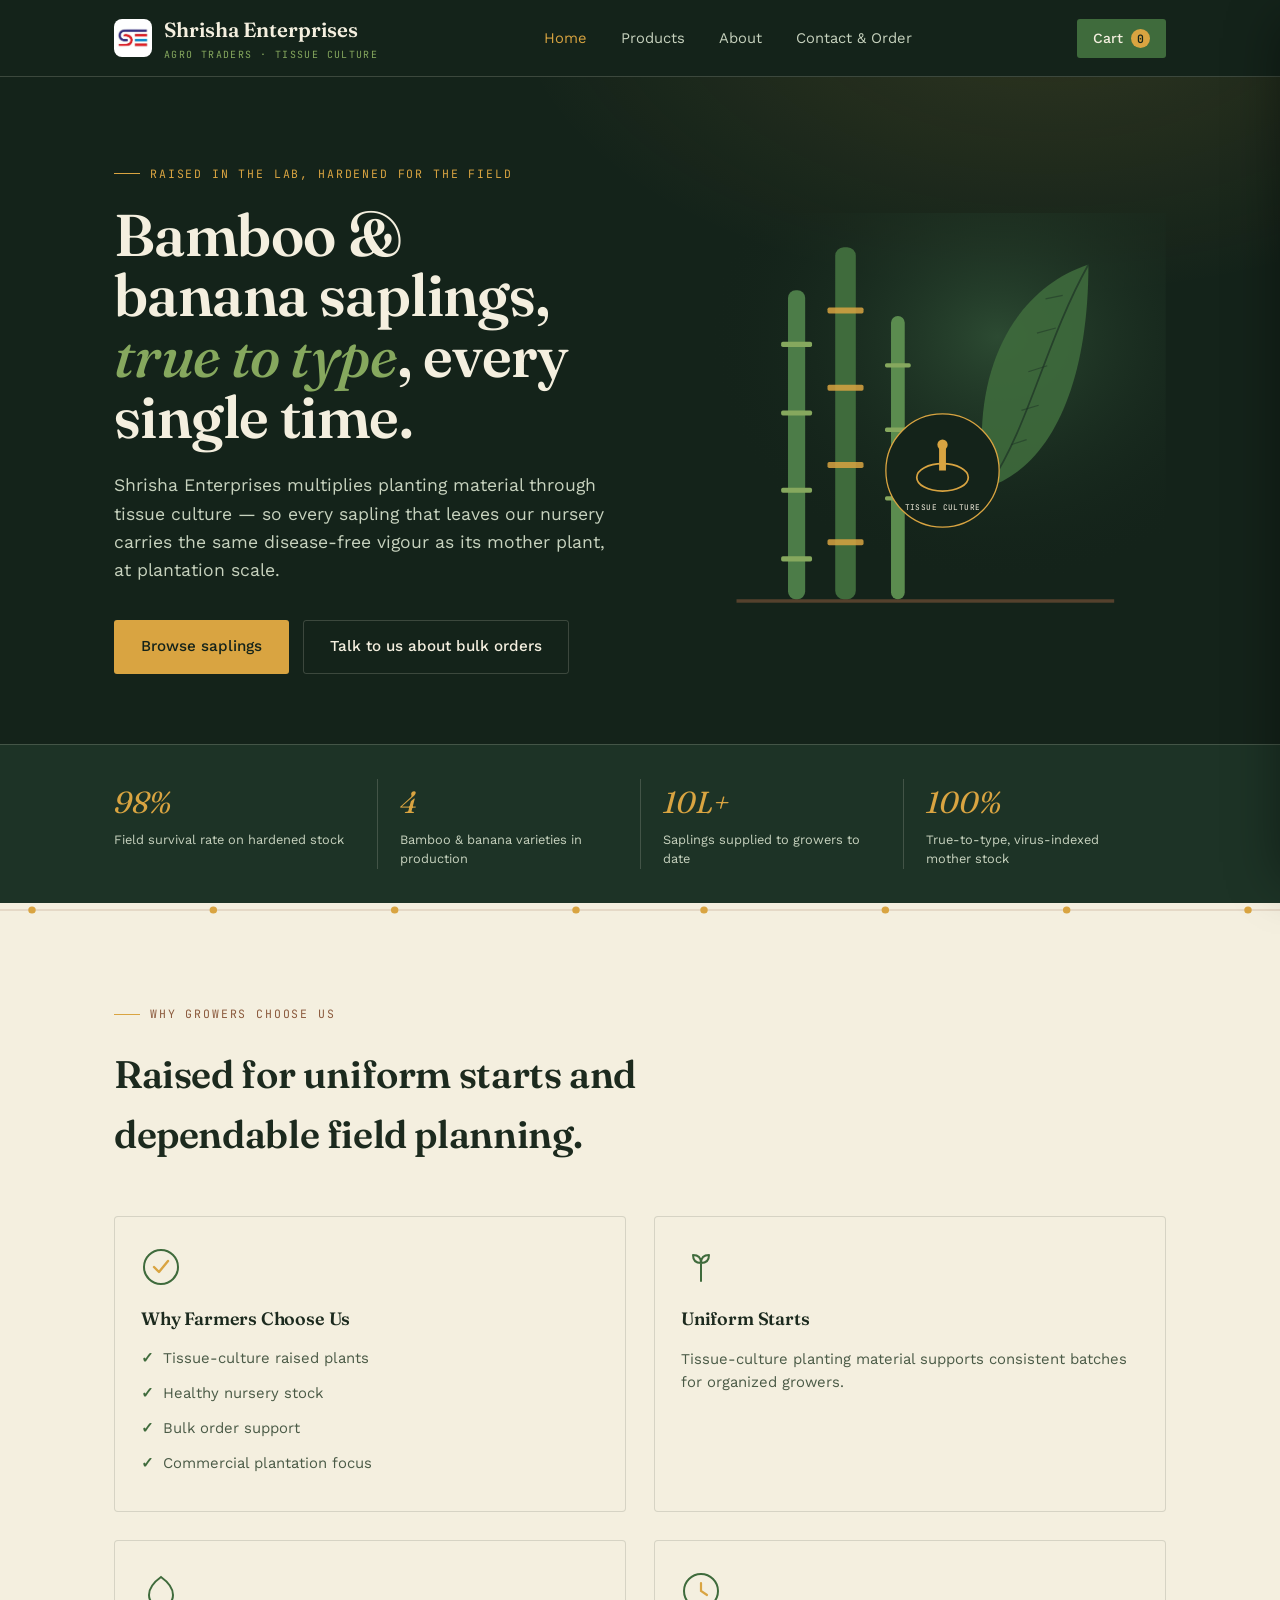
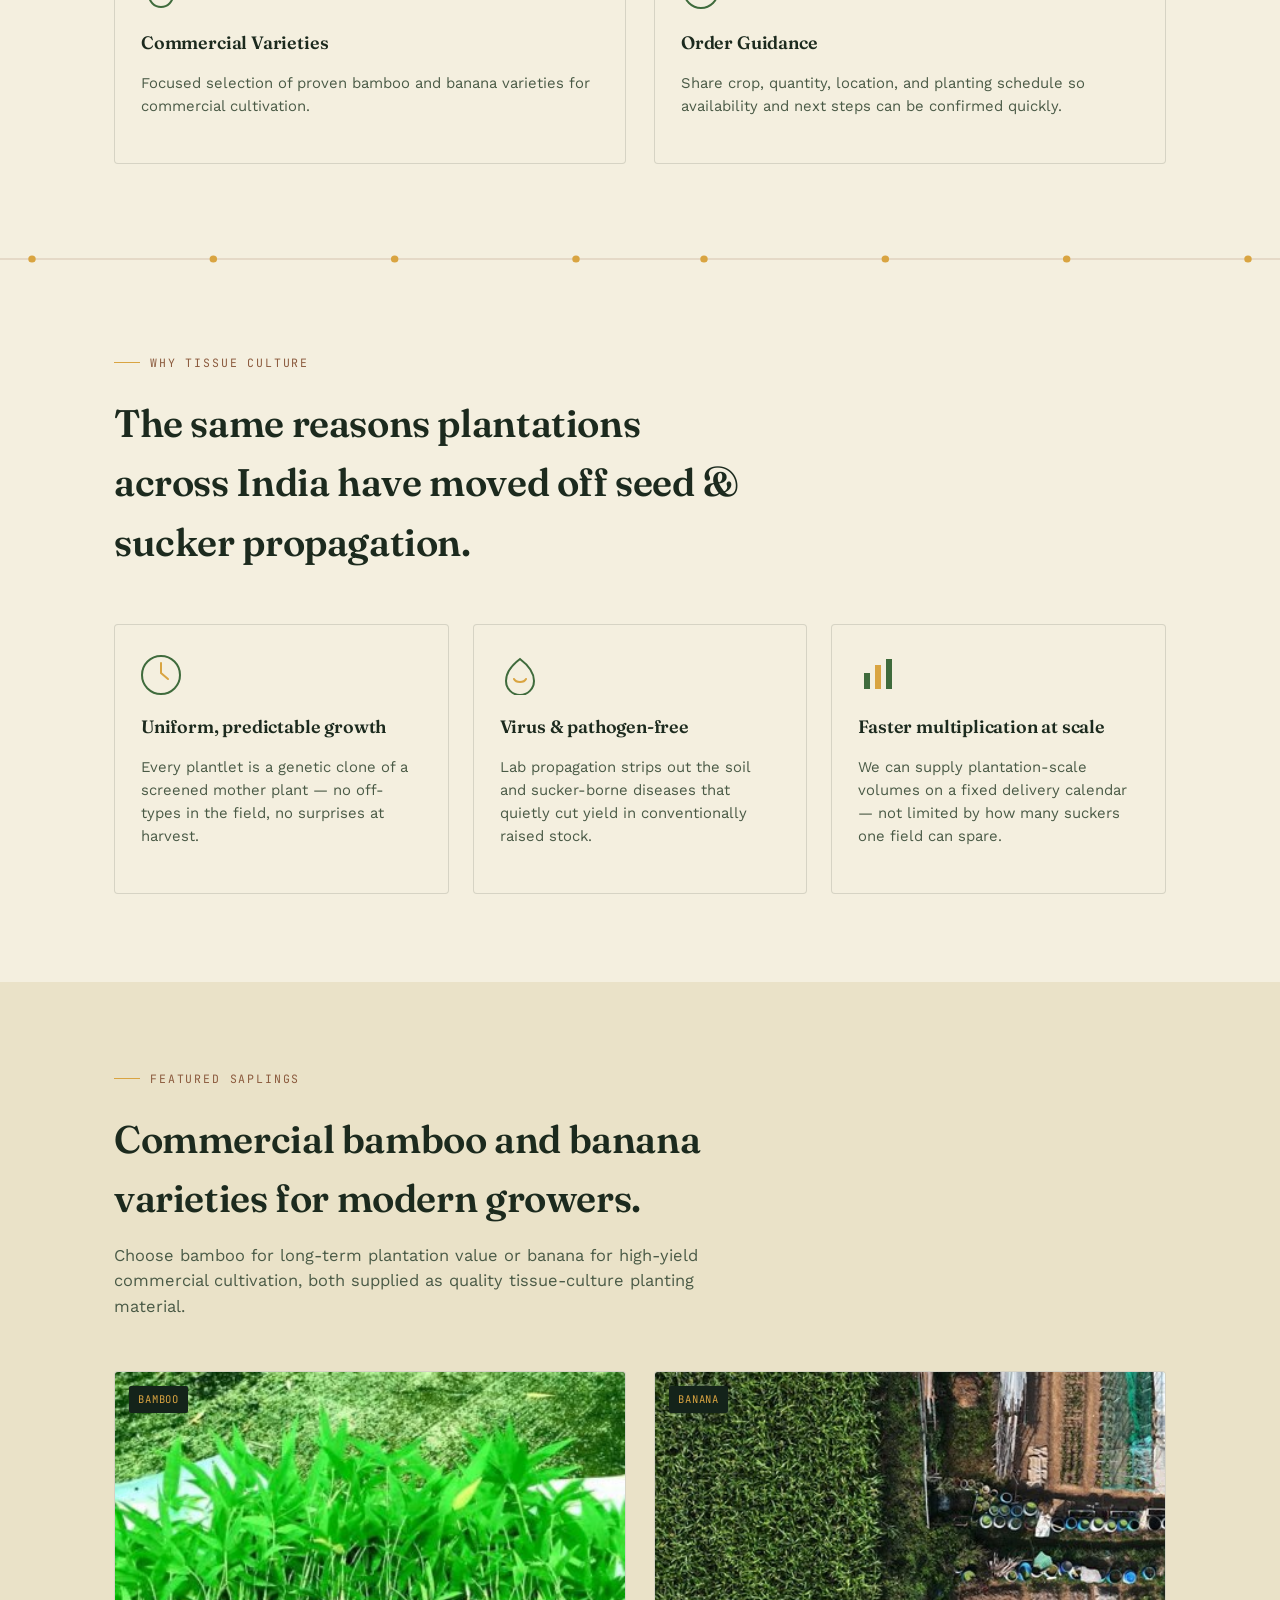
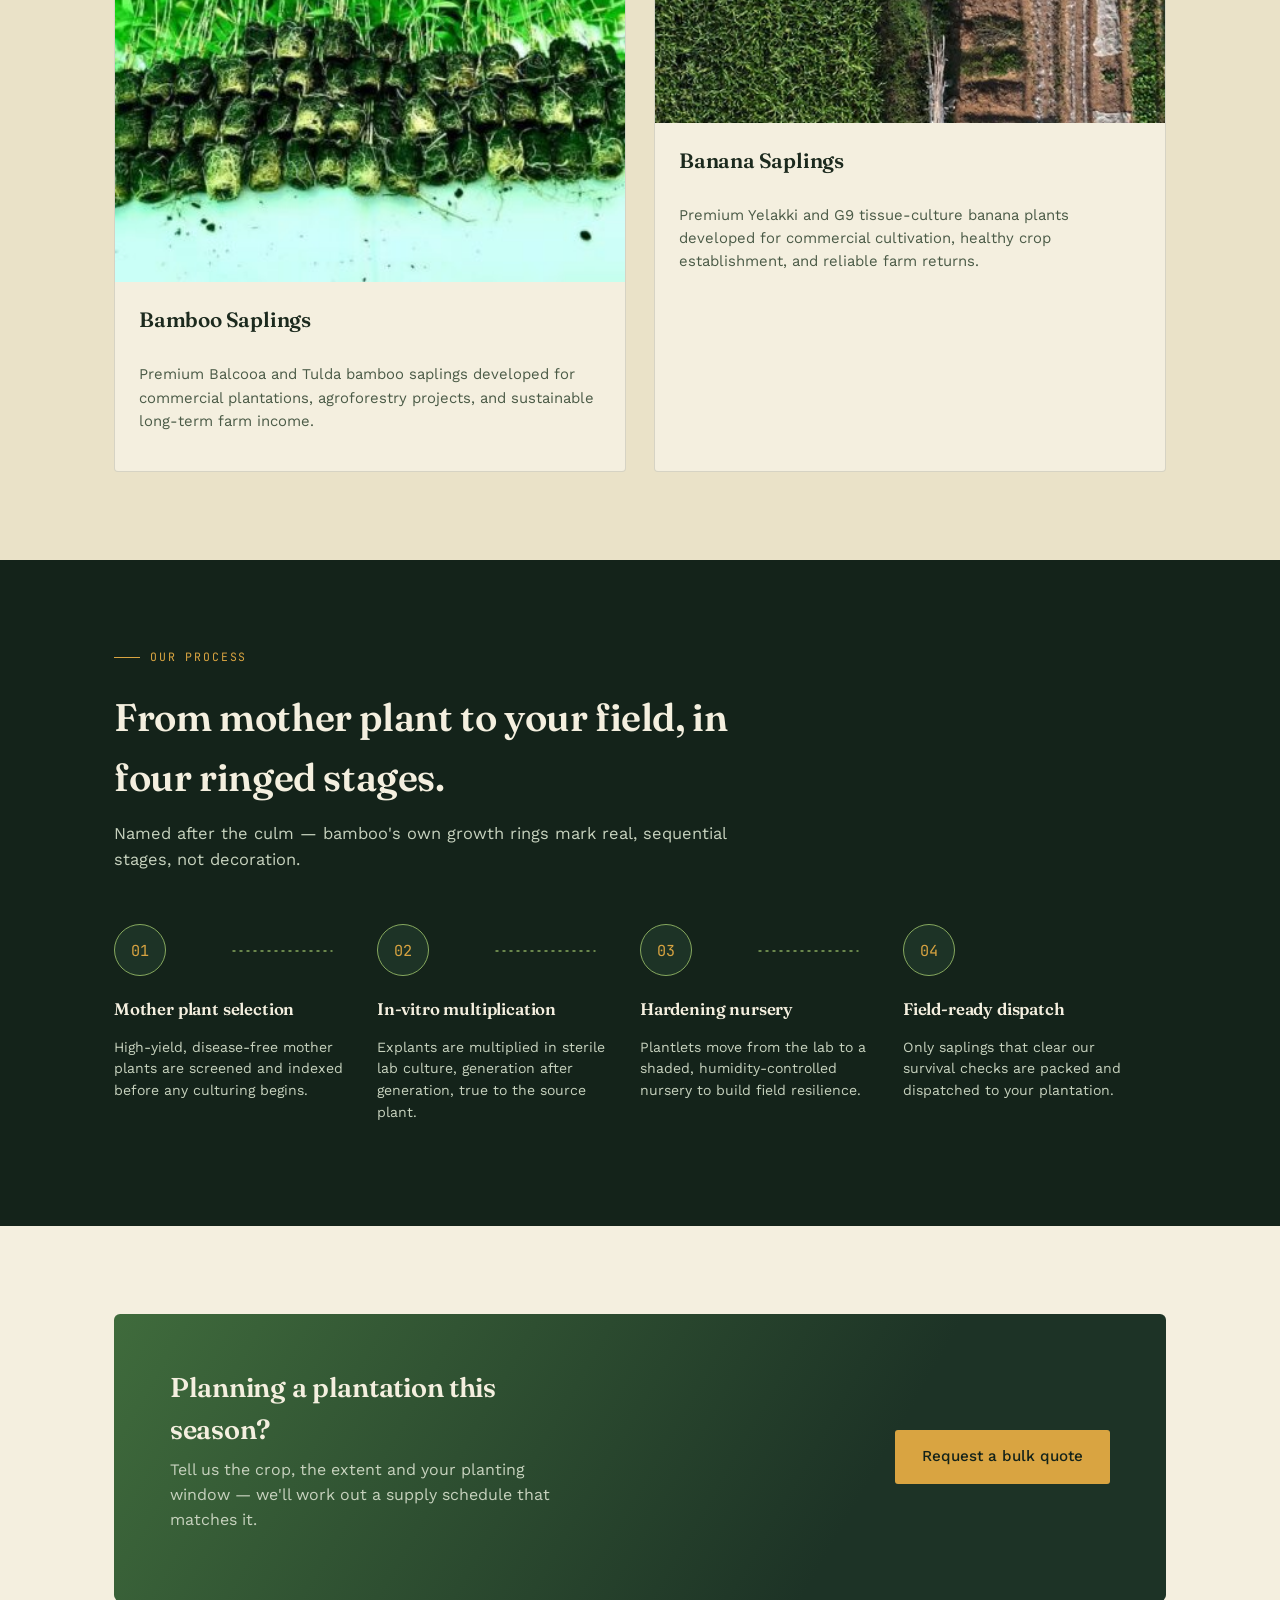
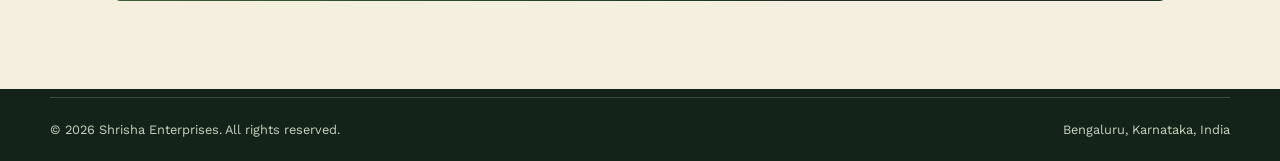
==== index.html @ d5d5e1b3 "shrishaenterprises" ====
<!doctype html>
<html lang="en">
<head>
<meta charset="UTF-8">
<meta name="viewport" content="width=device-width, initial-scale=1.0">
<title>Shrisha Enterprises — Tissue Culture Bamboo &amp; Banana Saplings</title>
<meta name="description" content="Shrisha Enterprises supplies tissue-culture bamboo and banana saplings — virus-free, uniform, field-ready. Bulk orders across Karnataka and India.">
<link rel="stylesheet" href="css/style.css">
</head>
<body>

<nav class="site-nav">
  <div class="wrap">
    <a href="index.html" class="brand">
      <span class="brand-mark"><img src="images/brand/logo.jpg" alt="Shrisha Enterprises logo"></span>
      <span><span class="brand-text">Shrisha Enterprises</span><span class="brand-sub">Agro Traders · Tissue Culture</span></span>
    </a>
    <div class="nav-links">
      <a href="index.html" class="active">Home</a>
      <a href="products.html">Products</a>
      <a href="about.html">About</a>
      <a href="contact.html">Contact &amp; Order</a>
    </div>
    <button class="nav-cart" data-open-cart aria-label="Open cart">
      Cart <span class="count" data-cart-count>0</span>
    </button>
    <button class="nav-toggle" aria-label="Menu">
      <svg width="24" height="24" viewBox="0 0 24 24"><path d="M3 6h18M3 12h18M3 18h18" stroke="currentColor" stroke-width="2"/></svg>
    </button>
  </div>
</nav>

<header class="hero">
  <div class="wrap hero-grid">
    <div>
      <div class="eyebrow">Raised in the lab, hardened for the field</div>
      <h1>Bamboo &amp; banana saplings, <em>true to type</em>, every single time.</h1>
      <p class="lede">Shrisha Enterprises multiplies planting material through tissue culture — so every sapling that leaves our nursery carries the same disease-free vigour as its mother plant, at plantation scale.</p>
      <div class="hero-ctas">
        <a href="products.html" class="btn btn-primary">Browse saplings</a>
        <a href="contact.html" class="btn btn-outline">Talk to us about bulk orders</a>
      </div>
    </div>
    <div class="hero-art">
      <svg viewBox="0 0 560 480" role="img" aria-label="Illustration of bamboo culms and a banana leaf">
        <defs>
          <radialGradient id="glow" cx="65%" cy="30%" r="60%">
            <stop offset="0%" stop-color="#2C4A32"/>
            <stop offset="100%" stop-color="#14231A" stop-opacity="0"/>
          </radialGradient>
        </defs>
        <rect x="0" y="0" width="560" height="480" fill="url(#glow)"/>
        <!-- banana leaf -->
        <path d="M470 60 C 380 90 330 190 350 320 C 420 300 470 210 470 60 Z" fill="#3F6B3C" opacity="0.9"/>
        <path d="M470 60 C 420 150 400 250 355 316" stroke="#1D3326" stroke-width="2" fill="none" opacity="0.7"/>
        <path d="M420 100 L 440 96 M 410 140 L 432 134 M 400 185 L 422 178 M 392 230 L 412 224 M 380 270 L 398 264" stroke="#1D3326" stroke-width="1.4" opacity="0.5"/>
        <!-- bamboo culms -->
        <g>
          <rect x="120" y="90" width="20" height="360" rx="9" fill="#4C7C48"/>
          <rect x="112" y="150" width="36" height="6" rx="2" fill="#86A85E"/>
          <rect x="112" y="230" width="36" height="6" rx="2" fill="#86A85E"/>
          <rect x="112" y="320" width="36" height="6" rx="2" fill="#86A85E"/>
          <rect x="112" y="400" width="36" height="6" rx="2" fill="#86A85E"/>
        </g>
        <g>
          <rect x="175" y="40" width="24" height="410" rx="10" fill="#3F6B3C"/>
          <rect x="166" y="110" width="42" height="7" rx="2" fill="#D9A441" opacity="0.85"/>
          <rect x="166" y="200" width="42" height="7" rx="2" fill="#D9A441" opacity="0.85"/>
          <rect x="166" y="290" width="42" height="7" rx="2" fill="#D9A441" opacity="0.85"/>
          <rect x="166" y="380" width="42" height="7" rx="2" fill="#D9A441" opacity="0.85"/>
        </g>
        <g>
          <rect x="240" y="120" width="16" height="330" rx="8" fill="#5B8C4F"/>
          <rect x="233" y="175" width="30" height="5" rx="2" fill="#86A85E"/>
          <rect x="233" y="250" width="30" height="5" rx="2" fill="#86A85E"/>
          <rect x="233" y="330" width="30" height="5" rx="2" fill="#86A85E"/>
        </g>
        <!-- ground line -->
        <rect x="60" y="450" width="440" height="4" fill="#8B5A3D" opacity="0.55"/>
        <!-- tissue culture badge -->
        <g transform="translate(300,300)">
          <circle cx="0" cy="0" r="66" fill="#14231A" stroke="#D9A441" stroke-width="1.5"/>
          <ellipse cx="0" cy="8" rx="30" ry="16" fill="none" stroke="#D9A441" stroke-width="2"/>
          <rect x="-4" y="-26" width="8" height="26" fill="#D9A441"/>
          <circle cx="0" cy="-30" r="6" fill="#D9A441"/>
          <text x="0" y="46" text-anchor="middle" font-family="JetBrains Mono, monospace" font-size="9" fill="#F4EFDF" letter-spacing="0.5">TISSUE CULTURE</text>
        </g>
      </svg>
    </div>
  </div>
  <div class="trust-strip">
    <div class="wrap">
      <div class="trust-item"><div class="trust-num">98%</div><div class="trust-label">Field survival rate on hardened stock</div></div>
      <div class="trust-item"><div class="trust-num">4</div><div class="trust-label">Bamboo &amp; banana varieties in production</div></div>
      <div class="trust-item"><div class="trust-num">10L+</div><div class="trust-label">Saplings supplied to growers to date</div></div>
      <div class="trust-item"><div class="trust-num">100%</div><div class="trust-label">True-to-type, virus-indexed mother stock</div></div>
    </div>
  </div>
</header>

<div class="culm-rule" aria-hidden="true">
  <svg viewBox="0 0 1200 14" preserveAspectRatio="none"><line x1="0" y1="7" x2="1200" y2="7" stroke="#8B5A3D" stroke-opacity="0.3" stroke-width="1"/>
    <g fill="#D9A441">
      <circle cx="30" cy="7" r="3.5"/><circle cx="200" cy="7" r="3.5"/><circle cx="370" cy="7" r="3.5"/><circle cx="540" cy="7" r="3.5"/>
      <circle cx="660" cy="7" r="3.5"/><circle cx="830" cy="7" r="3.5"/><circle cx="1000" cy="7" r="3.5"/><circle cx="1170" cy="7" r="3.5"/>
    </g>
  </svg>
</div>

<section class="section">
  <div class="wrap">
    <div class="section-head">
      <div class="eyebrow">Why growers choose us</div>
      <h2>Raised for uniform starts and dependable field planning.</h2>
    </div>
    <div class="card-grid-2">
      <div class="feature-card">
        <svg class="fic" viewBox="0 0 40 40"><circle cx="20" cy="20" r="17" fill="none" stroke="#3F6B3C" stroke-width="2"/><path d="M13 20l5 5 9-11" stroke="#D9A441" stroke-width="2.4" fill="none" stroke-linecap="round" stroke-linejoin="round"/></svg>
        <h3>Why Farmers Choose Us</h3>
        <ul class="check-list">
          <li>Tissue-culture raised plants</li>
          <li>Healthy nursery stock</li>
          <li>Bulk order support</li>
          <li>Commercial plantation focus</li>
        </ul>
      </div>
      <div class="feature-card">
        <svg class="fic" viewBox="0 0 40 40"><path d="M20 34V16M20 16c-5 0-8-3-8-8 5 0 8 3 8 8zm0 0c5 0 8-3 8-8-5 0-8 3-8 8z" fill="none" stroke="#3F6B3C" stroke-width="2" stroke-linecap="round" stroke-linejoin="round"/></svg>
        <h3>Uniform Starts</h3>
        <p>Tissue-culture planting material supports consistent batches for organized growers.</p>
      </div>
      <div class="feature-card">
        <svg class="fic" viewBox="0 0 40 40"><path d="M20 6c7 5 12 11 12 18a12 12 0 1 1-24 0c0-7 5-13 12-18z" fill="none" stroke="#3F6B3C" stroke-width="2"/></svg>
        <h3>Commercial Varieties</h3>
        <p>Focused selection of proven bamboo and banana varieties for commercial cultivation.</p>
      </div>
      <div class="feature-card">
        <svg class="fic" viewBox="0 0 40 40"><circle cx="20" cy="20" r="17" fill="none" stroke="#3F6B3C" stroke-width="2"/><path d="M20 12v8l6 4" stroke="#D9A441" stroke-width="2.2" fill="none" stroke-linecap="round"/></svg>
        <h3>Order Guidance</h3>
        <p>Share crop, quantity, location, and planting schedule so availability and next steps can be confirmed quickly.</p>
      </div>
    </div>
  </div>
</section>

<div class="culm-rule" aria-hidden="true">
  <svg viewBox="0 0 1200 14" preserveAspectRatio="none"><line x1="0" y1="7" x2="1200" y2="7" stroke="#8B5A3D" stroke-opacity="0.3" stroke-width="1"/>
    <g fill="#D9A441"><circle cx="30" cy="7" r="3.5"/><circle cx="200" cy="7" r="3.5"/><circle cx="370" cy="7" r="3.5"/><circle cx="540" cy="7" r="3.5"/><circle cx="660" cy="7" r="3.5"/><circle cx="830" cy="7" r="3.5"/><circle cx="1000" cy="7" r="3.5"/><circle cx="1170" cy="7" r="3.5"/></g>
  </svg>
</div>

<section class="section">
  <div class="wrap">
    <div class="section-head">
      <div class="eyebrow">Why tissue culture</div>
      <h2>The same reasons plantations across India have moved off seed &amp; sucker propagation.</h2>
    </div>
    <div class="card-grid-3">
      <div class="feature-card">
        <svg class="fic" viewBox="0 0 40 40"><circle cx="20" cy="20" r="19" fill="none" stroke="#3F6B3C" stroke-width="2"/><path d="M20 8v10l7 6" stroke="#D9A441" stroke-width="2" fill="none" stroke-linecap="round"/></svg>
        <h3>Uniform, predictable growth</h3>
        <p>Every plantlet is a genetic clone of a screened mother plant — no off-types in the field, no surprises at harvest.</p>
      </div>
      <div class="feature-card">
        <svg class="fic" viewBox="0 0 40 40"><path d="M20 4c8 6 14 14 14 22a14 14 0 1 1-28 0c0-8 6-16 14-22z" fill="none" stroke="#3F6B3C" stroke-width="2"/><path d="M14 24c2 4 10 4 12 0" stroke="#D9A441" stroke-width="2" fill="none" stroke-linecap="round"/></svg>
        <h3>Virus &amp; pathogen-free</h3>
        <p>Lab propagation strips out the soil and sucker-borne diseases that quietly cut yield in conventionally raised stock.</p>
      </div>
      <div class="feature-card">
        <svg class="fic" viewBox="0 0 40 40"><rect x="6" y="18" width="6" height="16" fill="#3F6B3C"/><rect x="17" y="10" width="6" height="24" fill="#D9A441"/><rect x="28" y="4" width="6" height="30" fill="#3F6B3C"/></svg>
        <h3>Faster multiplication at scale</h3>
        <p>We can supply plantation-scale volumes on a fixed delivery calendar — not limited by how many suckers one field can spare.</p>
      </div>
    </div>
  </div>
</section>

<section class="section section-soft">
  <div class="wrap">
    <div class="section-head">
      <div class="eyebrow">Featured saplings</div>
      <h2>Commercial bamboo and banana varieties for modern growers.</h2>
      <p>Choose bamboo for long-term plantation value or banana for high-yield commercial cultivation, both supplied as quality tissue-culture planting material.</p>
    </div>
    <div class="card-grid-2" id="featured-products"></div>
  </div>
</section>

<section class="section section-dark">
  <div class="wrap">
    <div class="section-head">
      <div class="eyebrow">Our process</div>
      <h2>From mother plant to your field, in four ringed stages.</h2>
      <p>Named after the culm — bamboo's own growth rings mark real, sequential stages, not decoration.</p>
    </div>
    <div class="timeline">
      <div class="tl-step">
        <div class="tl-node">01</div>
        <h4>Mother plant selection</h4>
        <p>High-yield, disease-free mother plants are screened and indexed before any culturing begins.</p>
        <div class="tl-connector"><svg viewBox="0 0 100 2"><line x1="0" y1="1" x2="100" y2="1" stroke="#86A85E" stroke-width="1.5" stroke-dasharray="3 4"/></svg></div>
      </div>
      <div class="tl-step">
        <div class="tl-node">02</div>
        <h4>In-vitro multiplication</h4>
        <p>Explants are multiplied in sterile lab culture, generation after generation, true to the source plant.</p>
        <div class="tl-connector"><svg viewBox="0 0 100 2"><line x1="0" y1="1" x2="100" y2="1" stroke="#86A85E" stroke-width="1.5" stroke-dasharray="3 4"/></svg></div>
      </div>
      <div class="tl-step">
        <div class="tl-node">03</div>
        <h4>Hardening nursery</h4>
        <p>Plantlets move from the lab to a shaded, humidity-controlled nursery to build field resilience.</p>
        <div class="tl-connector"><svg viewBox="0 0 100 2"><line x1="0" y1="1" x2="100" y2="1" stroke="#86A85E" stroke-width="1.5" stroke-dasharray="3 4"/></svg></div>
      </div>
      <div class="tl-step">
        <div class="tl-node">04</div>
        <h4>Field-ready dispatch</h4>
        <p>Only saplings that clear our survival checks are packed and dispatched to your plantation.</p>
      </div>
    </div>
  </div>
</section>

<section class="section">
  <div class="wrap">
    <div class="cta-strip">
      <div>
        <h3>Planning a plantation this season?</h3>
        <p>Tell us the crop, the extent and your planting window — we'll work out a supply schedule that matches it.</p>
      </div>
      <a href="contact.html" class="btn btn-primary">Request a bulk quote</a>
    </div>
  </div>
</section>

<footer class="site-footer">
  <div class="wrap footer-bottom">
    <span>© 2026 Shrisha Enterprises. All rights reserved.</span>
    <span>Bengaluru, Karnataka, India</span>
  </div>
</footer>

<!-- cart drawer -->
<div class="cart-overlay"></div>
<div class="cart-drawer">
  <div class="cart-head"><h3>Your cart</h3><button class="cart-close" aria-label="Close cart">&times;</button></div>
  <div class="cart-items"></div>
  <div class="cart-foot">
    <div class="cart-total-row"><span>Estimated total</span><strong data-cart-total>₹0</strong></div>
    <a href="contact.html" class="btn btn-primary btn-block">Proceed to order</a>
  </div>
</div>

<script src="js/cart.js"></script>
<script>
  const FEATURED_CATEGORIES = [
    {
      category: "bamboo",
      title: "Bamboo Saplings",
      desc: "Premium Balcooa and Tulda bamboo saplings developed for commercial plantations, agroforestry projects, and sustainable long-term farm income.",
      img: "images/products/bamboo-saplings-bundle.jpeg"
    },
    {
      category: "banana",
      title: "Banana Saplings",
      desc: "Premium Yelakki and G9 tissue-culture banana plants developed for commercial cultivation, healthy crop establishment, and reliable farm returns.",
      img: "images/products/banana-field-aerial.jpg"
    }
  ];

  document.getElementById("featured-products").innerHTML = FEATURED_CATEGORIES.map(c => `
    <a href="products.html" class="produce-card" style="display:flex; flex-direction:column;">
      <div class="produce-art">
        <div class="produce-tag">${c.category}</div>
        <img src="${c.img}" alt="${c.title}" style="width:100%; height:100%; object-fit:cover;">
      </div>
      <div class="produce-body">
        <h3>${c.title}</h3>
        <p class="desc">${c.desc}</p>
      </div>
    </a>
  `).join("");
</script>
</body>
</html>
---- css/style.css ----
/* ============================================================
   SHRISHA ENTERPRISES — Design System
   A nursery grown from tissue culture: precise in the lab,
   wild in the field. Palette pulled from bamboo groves,
   banana canopy, monsoon soil and turmeric markets.
============================================================ */

@import url('https://fonts.googleapis.com/css2?family=Fraunces:ital,opsz,wght@0,9..144,300;0,9..144,450;0,9..144,600;0,9..144,700;1,9..144,400;1,9..144,500&family=Work+Sans:wght@300;400;500;600;700&family=JetBrains+Mono:wght@400;500;600&display=swap');

:root{
  /* ---- color tokens ---- */
  --ink:        #14231A;   /* deep bamboo-grove night */
  --ink-soft:   #1D3326;   /* lifted panel on ink */
  --bamboo:     #3F6B3C;   /* mid culm green */
  --leaf:       #86A85E;   /* young banana leaf */
  --turmeric:   #D9A441;   /* turmeric / marigold gold */
  --clay:       #8B5A3D;   /* red-soil brown */
  --paper:      #F4EFDF;   /* warm nursery-tag ivory */
  --paper-dim:  #EAE2C8;
  --text-dark:  #1C2A1E;
  --text-soft:  #4A5A46;
  --text-light: #F4EFDF;
  --text-light-dim: #C7D2BE;
  --line-dark:  rgba(244,239,223,0.18);
  --line-light: rgba(28,42,30,0.14);

  /* ---- type ---- */
  --f-display: "Fraunces", serif;
  --f-body: "Work Sans", sans-serif;
  --f-mono: "JetBrains Mono", monospace;

  /* ---- layout ---- */
  --maxw: 1180px;
  --edge: clamp(20px, 5vw, 64px);
  --radius: 4px;
}

*,*::before,*::after{ box-sizing:border-box; }
html{ scroll-behavior:smooth; }
body{
  margin:0;
  background:var(--paper);
  color:var(--text-dark);
  font-family:var(--f-body);
  font-size:16px;
  line-height:1.55;
  -webkit-font-smoothing:antialiased;
}
img,svg{ display:block; max-width:100%; }
a{ color:inherit; text-decoration:none; }
ul{ margin:0; padding:0; list-style:none; }
button{ font-family:inherit; cursor:pointer; }
h1,h2,h3,h4{ font-family:var(--f-display); margin:0; font-weight:600; letter-spacing:-0.01em; }

@media (prefers-reduced-motion: reduce){
  *{ animation-duration:0.001ms !important; animation-iteration-count:1 !important; transition-duration:0.001ms !important; scroll-behavior:auto !important; }
}

/* ---------------- focus visibility ---------------- */
a:focus-visible, button:focus-visible, input:focus-visible, textarea:focus-visible, select:focus-visible{
  outline:2.5px solid var(--turmeric);
  outline-offset:2px;
}

/* ---------------- container ---------------- */
.wrap{ max-width:var(--maxw); margin:0 auto; padding:0 var(--edge); }

/* ================= NAV ================= */
.site-nav{
  position:sticky; top:0; z-index:50;
  background:var(--ink);
  border-bottom:1px solid var(--line-dark);
}
.site-nav .wrap{
  display:flex; align-items:center; justify-content:space-between;
  height:76px;
}
.brand{ display:flex; align-items:center; gap:12px; color:var(--text-light); }
.brand-mark{
  width:38px; height:38px; flex:none; display:flex; align-items:center; justify-content:center;
  background:#fff; border-radius:8px; overflow:hidden; padding:3px;
}
.brand-mark img{ width:100%; height:100%; object-fit:contain; }
.brand-text{ font-family:var(--f-display); font-size:1.28rem; font-weight:600; color:var(--text-light); }
.brand-sub{ display:block; font-family:var(--f-mono); font-size:0.62rem; letter-spacing:0.14em; text-transform:uppercase; color:var(--leaf); margin-top:1px; }

.nav-links{ display:flex; align-items:center; gap:2px; }
.nav-links a{
  color:var(--text-light-dim); font-size:0.92rem; padding:10px 16px; border-radius:3px;
  transition:color .18s ease, background .18s ease;
}
.nav-links a:hover{ color:var(--text-light); background:rgba(244,239,223,0.06); }
.nav-links a.active{ color:var(--turmeric); }

.nav-cart{
  display:flex; align-items:center; gap:8px;
  background:var(--bamboo); color:var(--text-light);
  border:none; padding:10px 16px; border-radius:3px; font-size:0.88rem; font-weight:500;
  transition:background .18s ease;
}
.nav-cart:hover{ background:#4C7C48; }
.nav-cart .count{
  background:var(--turmeric); color:var(--ink); font-family:var(--f-mono); font-weight:600;
  font-size:0.72rem; min-width:19px; height:19px; border-radius:50%;
  display:inline-flex; align-items:center; justify-content:center; padding:0 4px;
}
.nav-toggle{ display:none; }

@media (max-width: 860px){
  .nav-links{ display:none; }
  .nav-toggle{ display:inline-flex; background:none; border:none; color:var(--text-light); }
  .site-nav .wrap{ height:64px; }
}

/* ================= CULM RING DIVIDER (signature motif) ================= */
/* bamboo grows in ringed segments — used as section joins, timeline connectors, list markers */
.culm-rule{
  width:100%; height:14px; position:relative; overflow:hidden;
}
.culm-rule svg{ width:100%; height:100%; display:block; }

/* ================= HERO ================= */
.hero{
  background:
    radial-gradient(ellipse 900px 500px at 82% -10%, rgba(217,164,65,0.14), transparent 60%),
    linear-gradient(180deg, var(--ink) 0%, var(--ink) 100%);
  color:var(--text-light);
  position:relative;
  padding:88px 0 0;
  overflow:hidden;
}
.hero-grid{
  display:grid; grid-template-columns:1.05fr 0.95fr; gap:40px; align-items:center;
  padding-bottom:70px;
}
.eyebrow{
  font-family:var(--f-mono); font-size:0.72rem; letter-spacing:0.16em; text-transform:uppercase;
  color:var(--turmeric); display:flex; align-items:center; gap:10px; margin-bottom:22px;
}
.eyebrow::before{ content:""; width:26px; height:1px; background:var(--turmeric); display:inline-block; }

.hero h1{
  font-size:clamp(2.5rem, 4.6vw, 4.1rem); line-height:1.03; color:var(--text-light);
  max-width:12ch;
}
.hero h1 em{ font-style:italic; color:var(--leaf); font-weight:500; }
.hero p.lede{
  margin-top:24px; font-size:1.1rem; color:var(--text-light-dim); max-width:46ch; line-height:1.6;
}
.hero-ctas{ display:flex; gap:14px; margin-top:36px; flex-wrap:wrap; }

.btn{
  display:inline-flex; align-items:center; gap:9px;
  padding:14px 26px; border-radius:3px; font-size:0.95rem; font-weight:500;
  border:1px solid transparent; transition:transform .16s ease, background .16s ease, border-color .16s ease;
}
.btn:hover{ transform:translateY(-1px); }
.btn-primary{ background:var(--turmeric); color:var(--ink); }
.btn-primary:hover{ background:#E5B25C; }
.btn-outline{ border-color:var(--line-dark); color:var(--text-light); }
.btn-outline:hover{ border-color:var(--leaf); color:var(--leaf); }
.btn-dark{ background:var(--ink); color:var(--text-light); }
.btn-dark:hover{ background:var(--ink-soft); }
.btn-small{ padding:9px 16px; font-size:0.84rem; }
.btn-block{ width:100%; justify-content:center; }
.btn[disabled]{ opacity:0.45; cursor:not-allowed; transform:none; }

.hero-art{ position:relative; }

/* ================= TRUST STRIP ================= */
.trust-strip{
  background:var(--ink-soft); border-top:1px solid var(--line-dark);
}
.trust-strip .wrap{
  display:grid; grid-template-columns:repeat(4,1fr);
  padding:34px var(--edge);
}
.trust-item{ padding:0 22px; border-left:1px solid var(--line-dark); }
.trust-item:first-child{ border-left:none; padding-left:0; }
.trust-num{ font-family:var(--f-display); font-style:italic; font-size:1.9rem; color:var(--turmeric); }
.trust-label{ font-size:0.8rem; color:var(--text-light-dim); margin-top:4px; }

@media (max-width:860px){
  .hero-grid{ grid-template-columns:1fr; }
  .trust-strip .wrap{ grid-template-columns:repeat(2,1fr); row-gap:22px; }
  .trust-item:nth-child(3){ border-left:none; padding-left:0; }
}

/* ================= SECTION SCAFFOLDING ================= */
.section{ padding:88px 0; }
.section-tight{ padding:56px 0; }
.section-dark{ background:var(--ink); color:var(--text-light); }
.section-soft{ background:var(--paper-dim); }

.section-head{ max-width:640px; margin-bottom:52px; }
.section-head .eyebrow{ color:var(--clay); }
.section-dark .section-head .eyebrow{ color:var(--turmeric); }
.section-head h2{ font-size:clamp(1.9rem,3vw,2.6rem); }
.section-head p{ margin-top:14px; color:var(--text-soft); font-size:1.03rem; }
.section-dark .section-head p{ color:var(--text-light-dim); }

/* ================= PRODUCT / FEATURE CARDS ================= */
.card-grid-2{ display:grid; grid-template-columns:1fr 1fr; gap:28px; }
.card-grid-3{ display:grid; grid-template-columns:repeat(3,1fr); gap:24px; }
.card-grid-4{ display:grid; grid-template-columns:repeat(4,1fr); gap:20px; }

.feature-card{
  background:var(--paper); border:1px solid var(--line-light); border-radius:var(--radius);
  padding:30px 26px;
}
.feature-card .fic{ width:40px; height:40px; margin-bottom:18px; }
.feature-card h3{ font-size:1.12rem; margin-bottom:8px; }
.feature-card p{ color:var(--text-soft); font-size:0.93rem; }

.produce-card{
  border:1px solid var(--line-light); border-radius:var(--radius); overflow:hidden;
  background:var(--paper); display:flex; flex-direction:column;
  transition:box-shadow .2s ease, transform .2s ease;
}
.produce-card:hover{ box-shadow:0 14px 34px -18px rgba(20,35,26,0.35); transform:translateY(-2px); }
.produce-art{ aspect-ratio:16/11; background:var(--paper-dim); position:relative; }
.produce-art svg{ position:absolute; inset:0; width:100%; height:100%; }
.produce-tag{
  position:absolute; top:14px; left:14px; font-family:var(--f-mono); font-size:0.66rem;
  letter-spacing:0.08em; text-transform:uppercase; background:var(--ink); color:var(--turmeric);
  padding:5px 9px; border-radius:2px;
}
.produce-body{ padding:22px 24px 24px; display:flex; flex-direction:column; gap:12px; flex:1; }
.produce-body h3{ font-size:1.3rem; }
.produce-body .sci{ font-family:var(--f-display); font-style:italic; color:var(--text-soft); font-size:0.9rem; margin-top:-8px; }
.produce-body p.desc{ color:var(--text-soft); font-size:0.93rem; flex:1; }
.produce-meta{ display:flex; align-items:baseline; justify-content:space-between; padding-top:10px; border-top:1px dashed var(--line-light); }
.produce-price{ font-family:var(--f-mono); font-size:1.05rem; font-weight:600; color:var(--clay); }
.produce-price span{ font-size:0.72rem; color:var(--text-soft); font-weight:400; }
.produce-actions{ display:flex; gap:10px; margin-top:4px; }

.qty-stepper{
  display:flex; align-items:center; border:1px solid var(--line-light); border-radius:3px; overflow:hidden;
}
.qty-stepper button{ background:var(--paper-dim); border:none; width:34px; height:38px; font-size:1rem; }
.qty-stepper button:hover{ background:var(--leaf); color:#fff; }
.qty-stepper input{
  width:44px; text-align:center; border:none; border-left:1px solid var(--line-light); border-right:1px solid var(--line-light);
  height:38px; font-family:var(--f-mono); font-size:0.9rem; background:var(--paper);
}

/* ================= PROCESS / CULM TIMELINE ================= */
.timeline{ display:grid; grid-template-columns:repeat(4,1fr); gap:0; position:relative; }
.tl-step{ position:relative; padding:0 22px 0 0; }
.tl-node{
  width:52px; height:52px; border-radius:50%; background:var(--ink-soft); border:1.5px solid var(--leaf);
  display:flex; align-items:center; justify-content:center; font-family:var(--f-mono); color:var(--turmeric);
  font-size:0.95rem; margin-bottom:20px;
}
.tl-step h4{ font-size:1.05rem; color:var(--text-light); margin-bottom:8px; }
.tl-step p{ font-size:0.88rem; color:var(--text-light-dim); }
.tl-connector{ position:absolute; top:26px; left:52px; right:-22px; height:2px; }
.tl-connector svg{ width:100%; height:100%; }
.tl-step:last-child .tl-connector{ display:none; }

@media (max-width:900px){
  .timeline{ grid-template-columns:1fr; gap:36px; }
  .tl-connector{ display:none; }
}

/* ================= CTA STRIP ================= */
.cta-strip{
  background:linear-gradient(120deg, var(--bamboo), var(--ink-soft) 70%);
  color:var(--text-light); border-radius:6px; padding:52px 56px;
  display:flex; align-items:center; justify-content:space-between; gap:30px; flex-wrap:wrap;
}
.cta-strip h3{ font-size:1.7rem; max-width:20ch; }
.cta-strip p{ color:var(--text-light-dim); margin-top:8px; max-width:40ch; }

/* ================= FOOTER ================= */
.site-footer{ background:var(--ink); color:var(--text-light-dim); padding-top:8px; }
.footer-grid{
  display:grid; grid-template-columns:1.3fr 1fr 1fr 1.1fr; gap:36px; padding-bottom:48px;
  border-bottom:1px solid var(--line-dark);
}
.footer-grid h5{
  font-family:var(--f-mono); font-size:0.72rem; text-transform:uppercase; letter-spacing:0.12em;
  color:var(--leaf); margin-bottom:16px; font-weight:600;
}
.footer-grid li{ margin-bottom:10px; font-size:0.9rem; }
.footer-grid a:hover{ color:var(--text-light); }
.footer-bottom{
  display:flex; justify-content:space-between; align-items:center; padding:22px 0; font-size:0.8rem;
  flex-wrap:wrap; gap:10px; border-top:1px solid var(--line-dark);
}

/* ================= FORMS ================= */
.field{ margin-bottom:18px; }
.field label{ display:block; font-size:0.84rem; margin-bottom:7px; color:var(--text-soft); font-weight:500; }
.section-dark .field label{ color:var(--text-light-dim); }
.field input, .field textarea, .field select{
  width:100%; padding:12px 14px; border:1px solid var(--line-light); border-radius:3px;
  font-family:var(--f-body); font-size:0.95rem; background:var(--paper); color:var(--text-dark);
}
.section-dark .field input, .section-dark .field textarea, .section-dark .field select{
  background:var(--ink-soft); border-color:var(--line-dark); color:var(--text-light);
}
.field textarea{ resize:vertical; min-height:100px; }
.field-row{ display:grid; grid-template-columns:1fr 1fr; gap:16px; }

/* ================= CART DRAWER ================= */
.cart-overlay{
  position:fixed; inset:0; background:rgba(20,35,26,0.5); z-index:90; opacity:0; pointer-events:none;
  transition:opacity .22s ease;
}
.cart-overlay.open{ opacity:1; pointer-events:auto; }
.cart-drawer{
  position:fixed; top:0; right:0; height:100%; width:min(420px,92vw); background:var(--paper);
  z-index:91; box-shadow:-20px 0 50px -20px rgba(0,0,0,0.4);
  transform:translateX(100%); transition:transform .28s ease; display:flex; flex-direction:column;
}
.cart-drawer.open{ transform:translateX(0); }
.cart-head{
  display:flex; align-items:center; justify-content:space-between; padding:22px 24px; border-bottom:1px solid var(--line-light);
}
.cart-head h3{ font-size:1.2rem; }
.cart-close{ background:none; border:none; font-size:1.3rem; color:var(--text-soft); line-height:1; }
.cart-items{ flex:1; overflow-y:auto; padding:12px 24px; }
.cart-line{
  display:flex; gap:12px; padding:16px 0; border-bottom:1px dashed var(--line-light);
}
.cart-line-art{ width:56px; height:56px; border-radius:3px; background:var(--paper-dim); flex:none; overflow:hidden; }
.cart-line-info{ flex:1; }
.cart-line-info h4{ font-family:var(--f-body); font-size:0.95rem; font-weight:600; }
.cart-line-meta{ font-family:var(--f-mono); font-size:0.78rem; color:var(--text-soft); margin-top:2px; }
.cart-line-remove{ background:none; border:none; font-size:0.78rem; color:var(--clay); text-decoration:underline; margin-top:6px; }
.cart-empty{ padding:60px 10px; text-align:center; color:var(--text-soft); }
.cart-foot{ padding:20px 24px 26px; border-top:1px solid var(--line-light); }
.cart-total-row{ display:flex; justify-content:space-between; font-size:1.05rem; margin-bottom:16px; }
.cart-total-row strong{ font-family:var(--f-mono); }

.check-list{ list-style:none; padding:0; margin:0; }
.check-list li{ font-size:0.93rem; color:var(--text-soft); padding:6px 0; display:flex; gap:9px; align-items:flex-start; }
.check-list li::before{ content:"✓"; color:var(--bamboo); font-weight:700; flex:none; }

/* ================= UTILITY ================= */
.mono{ font-family:var(--f-mono); }
.note{ font-size:0.82rem; color:var(--text-soft); }
.page-hero{
  background:var(--ink); color:var(--text-light); padding:56px 0 48px;
}
.page-hero h1{ font-size:clamp(2rem,3.6vw,2.9rem); color:var(--text-light); max-width:16ch; }
.page-hero p{ color:var(--text-light-dim); margin-top:14px; max-width:56ch; }
.breadcrumb{ font-family:var(--f-mono); font-size:0.76rem; color:var(--leaf); margin-bottom:16px; letter-spacing:0.04em; }

.tabs{ display:flex; gap:8px; margin-bottom:36px; flex-wrap:wrap; }
.tab{
  padding:10px 20px; border:1px solid var(--line-light); border-radius:30px; font-size:0.88rem;
  background:var(--paper); color:var(--text-soft); transition:all .15s ease;
}
.tab.active{ background:var(--ink); color:var(--text-light); border-color:var(--ink); }
.tab:hover:not(.active){ border-color:var(--bamboo); color:var(--bamboo); }

.info-card{
  background:var(--paper); border:1px solid var(--line-light); border-radius:var(--radius); padding:26px;
}
.info-card h4{ font-size:0.98rem; margin-bottom:6px; }
.info-card p{ font-size:0.9rem; color:var(--text-soft); }

.map-frame{ border:1px solid var(--line-light); border-radius:var(--radius); overflow:hidden; }
.map-frame iframe{ width:100%; height:100%; border:0; display:block; }

/* Order confirmation banner */
.toast{
  position:fixed; bottom:24px; left:50%; transform:translate(-50%, 20px);
  background:var(--ink); color:var(--text-light); padding:14px 22px; border-radius:4px;
  font-size:0.9rem; opacity:0; pointer-events:none; transition:all .25s ease; z-index:99;
  border:1px solid var(--leaf);
}
.toast.show{ opacity:1; transform:translate(-50%,0); }

@media (max-width:900px){
  .card-grid-2, .card-grid-3, .card-grid-4{ grid-template-columns:1fr 1fr; }
  .cta-strip{ padding:40px 28px; }
  .footer-grid{ grid-template-columns:1fr 1fr; }
}
@media (max-width:600px){
  .card-grid-2, .card-grid-3, .card-grid-4{ grid-template-columns:1fr; }
  .field-row{ grid-template-columns:1fr; }
  .footer-grid{ grid-template-columns:1fr; }
  .footer-bottom{ flex-direction:column; align-items:flex-start; }
}
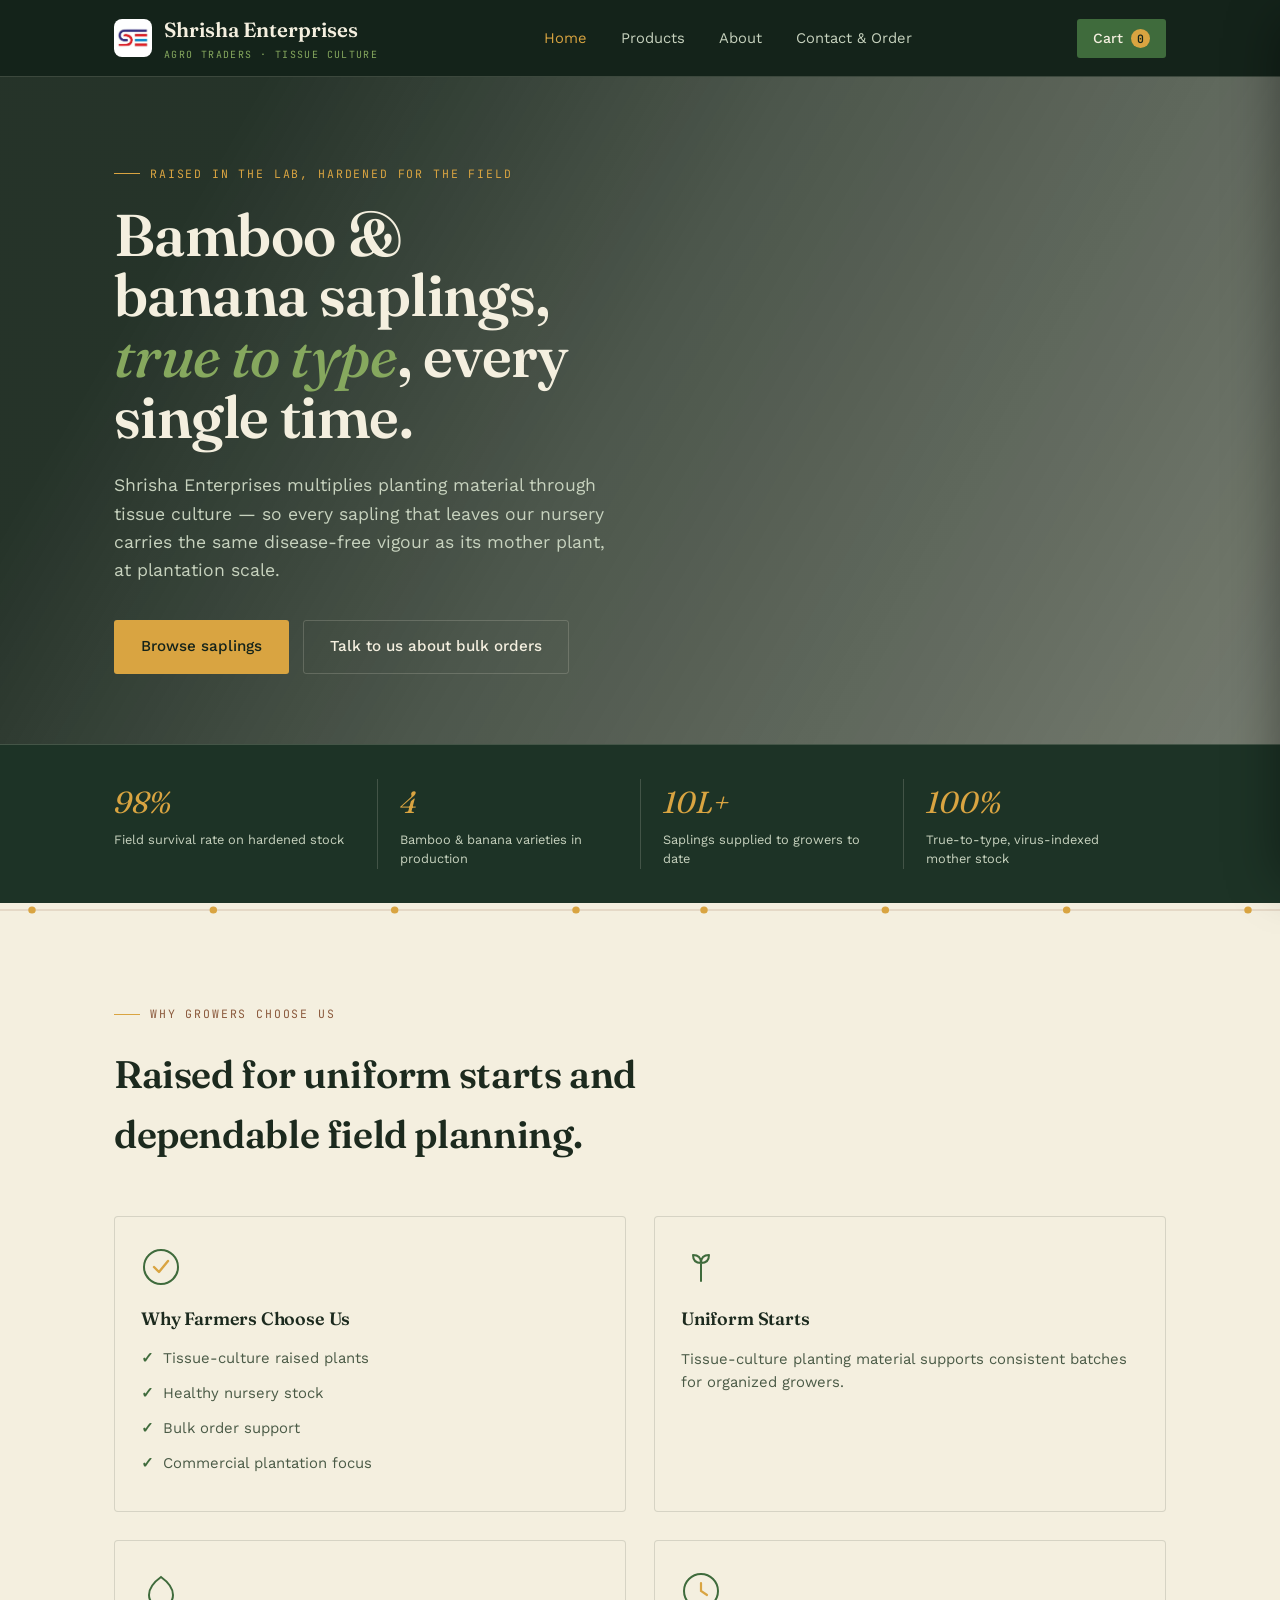
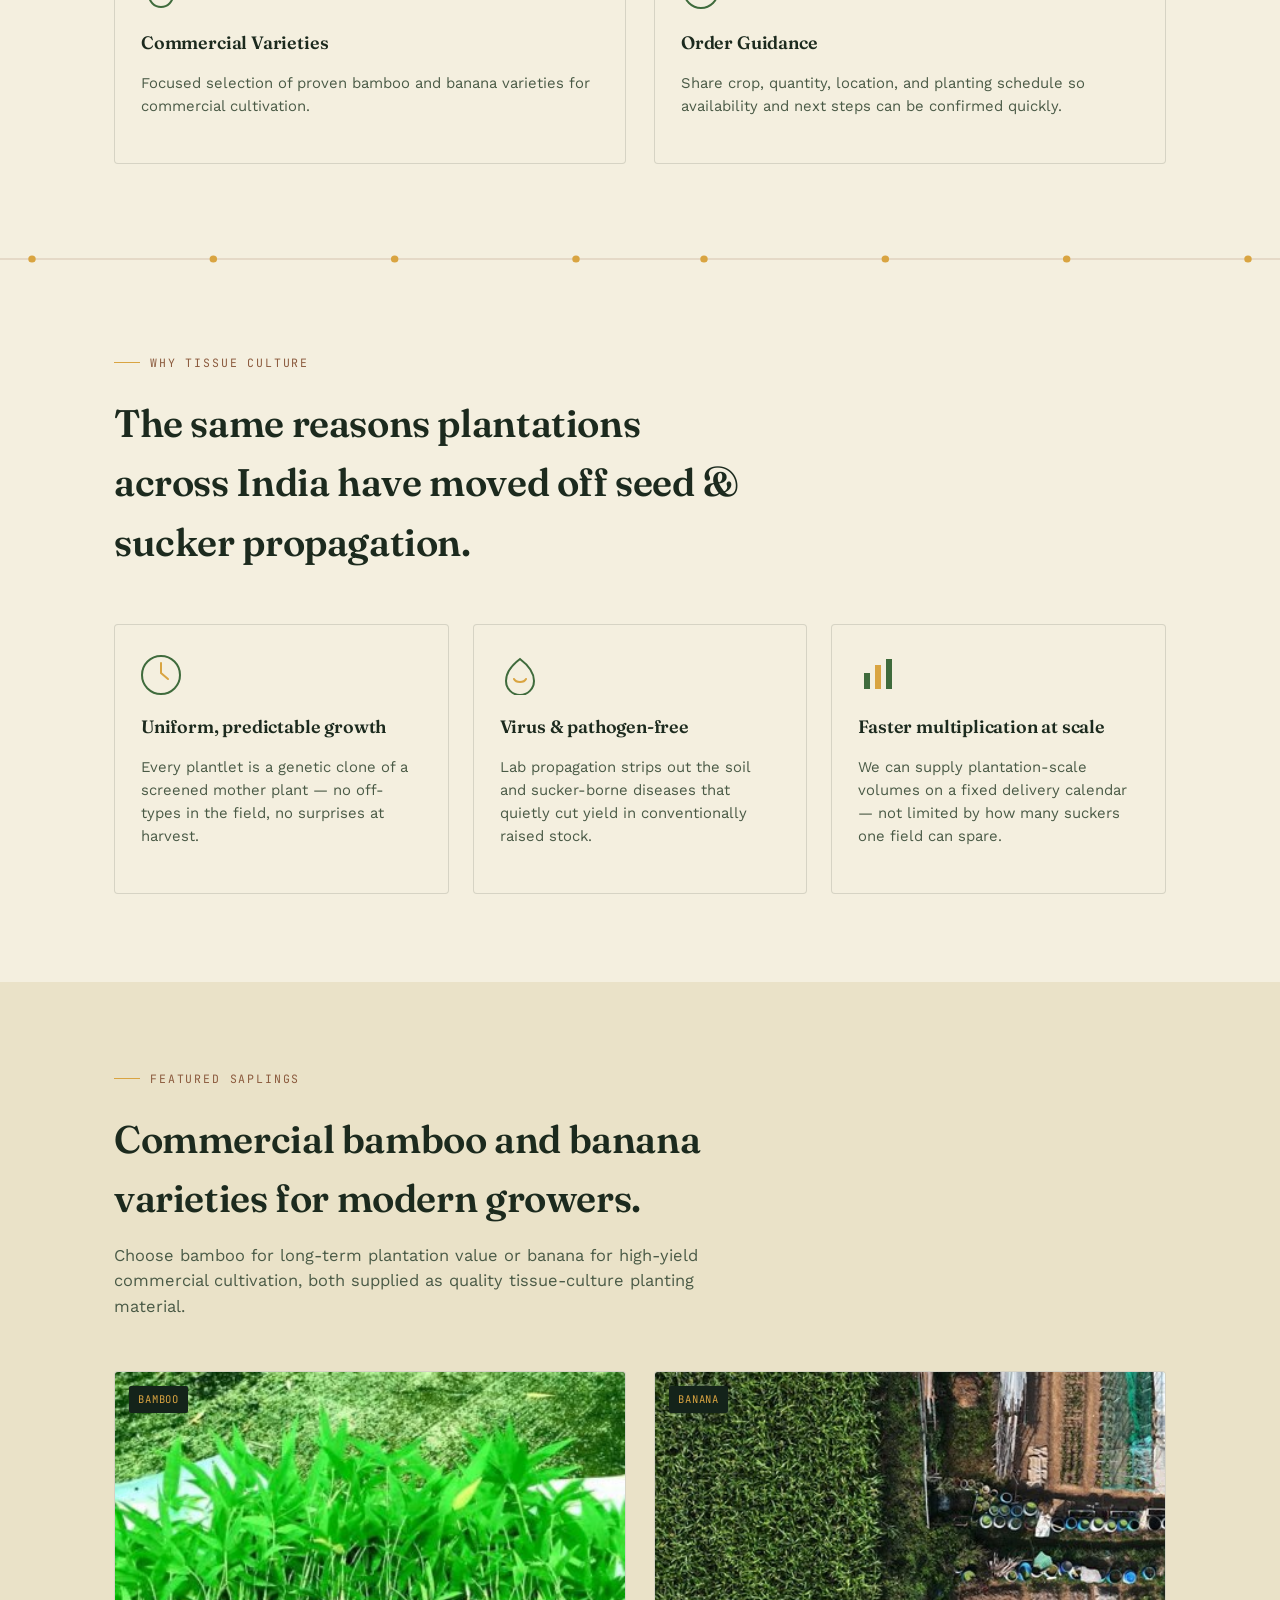
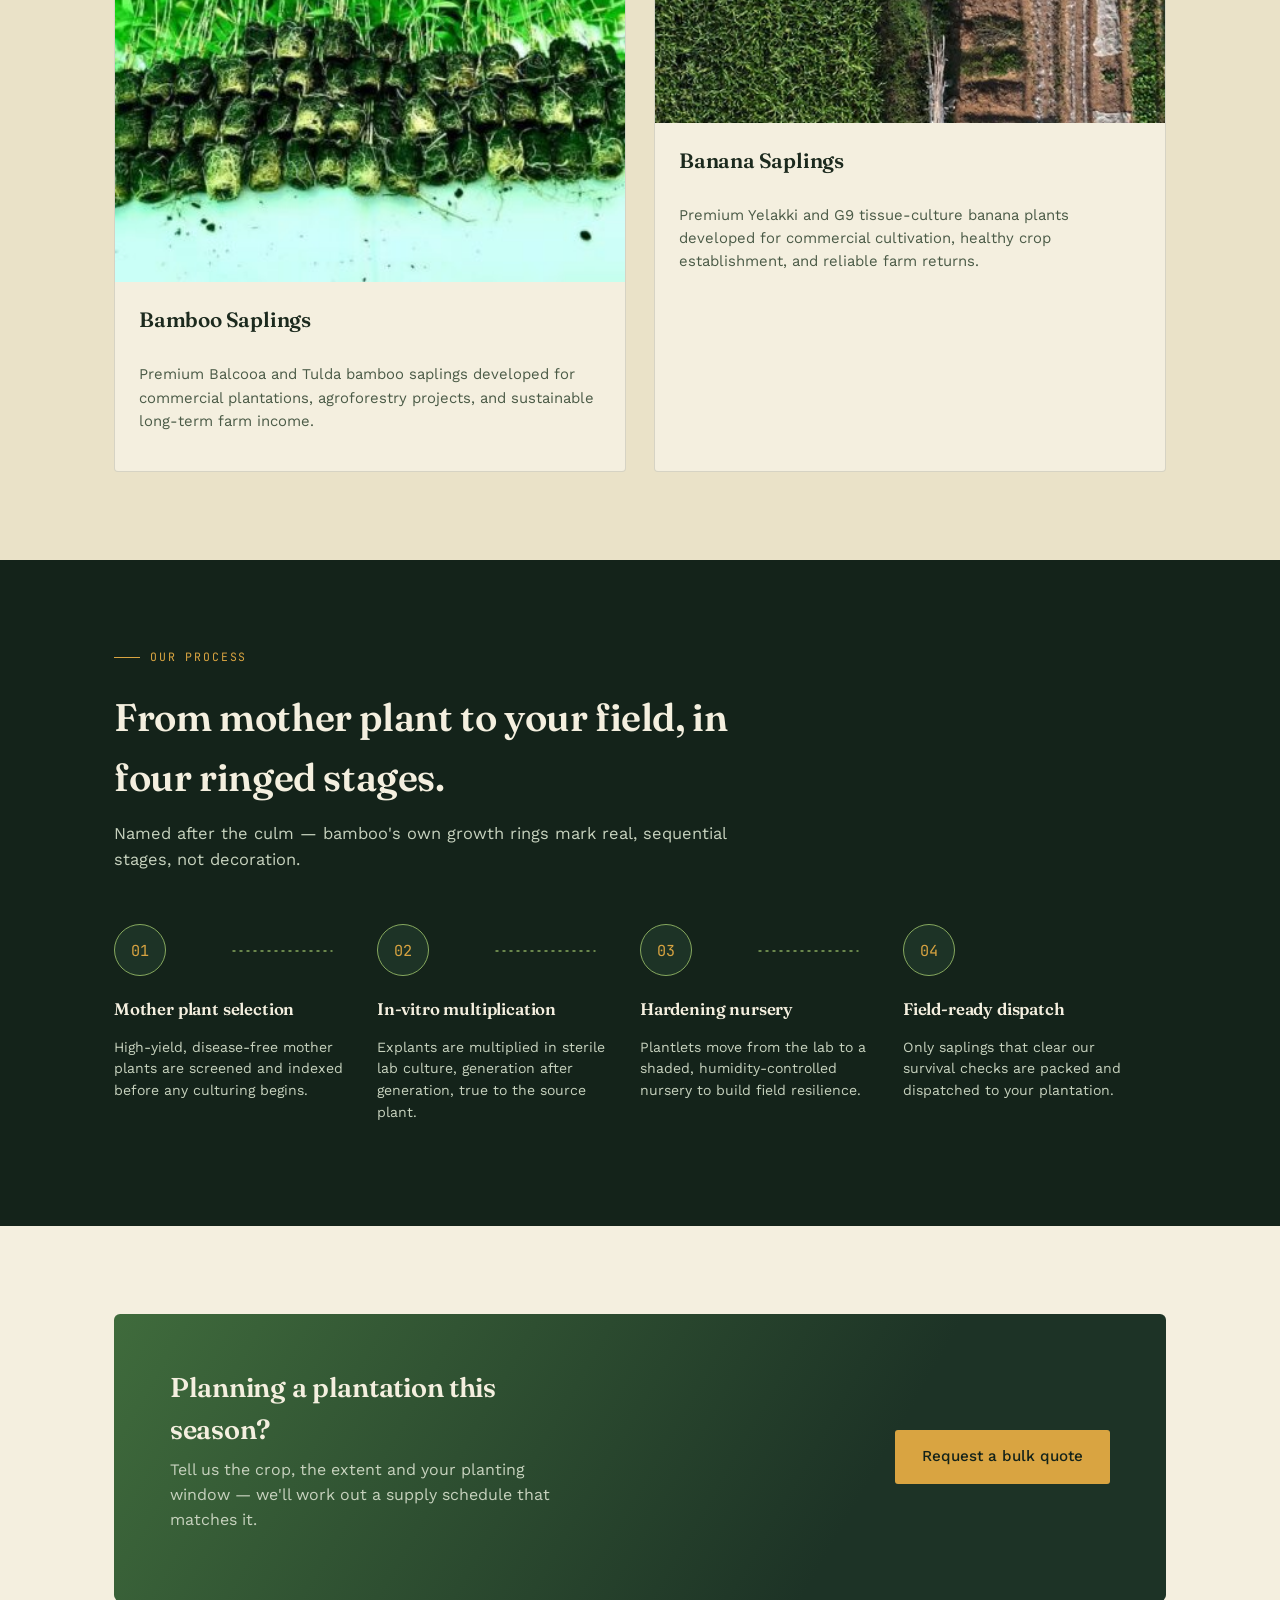
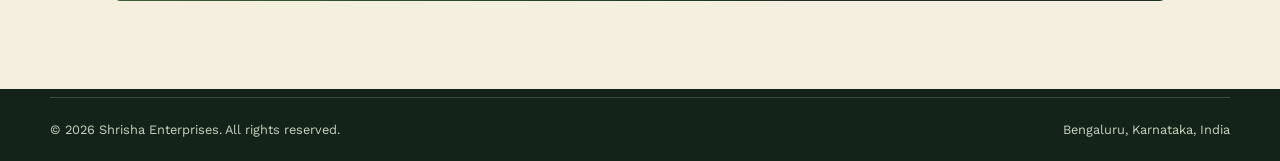
==== commit 62355906: "Add files via upload" ====
--- a/index.html
+++ b/index.html
@@ -1,6 +1,13 @@
 <!doctype html>
 <html lang="en">
 <head>
+<!-- Google Tag Manager -->
+<script>(function(w,d,s,l,i){w[l]=w[l]||[];w[l].push({'gtm.start':
+new Date().getTime(),event:'gtm.js'});var f=d.getElementsByTagName(s)[0],
+j=d.createElement(s),dl=l!='dataLayer'?'&l='+l:'';j.async=true;j.src=
+'https://www.googletagmanager.com/gtm.js?id='+i+dl;f.parentNode.insertBefore(j,f);
+})(window,document,'script','dataLayer','GTM-NHGCB5C5');</script>
+<!-- End Google Tag Manager -->
 <meta charset="UTF-8">
 <meta name="viewport" content="width=device-width, initial-scale=1.0">
 <title>Shrisha Enterprises — Tissue Culture Bamboo &amp; Banana Saplings</title>
@@ -8,6 +15,10 @@
 <link rel="stylesheet" href="css/style.css">
 </head>
 <body>
+<!-- Google Tag Manager (noscript) -->
+<noscript><iframe src="https://www.googletagmanager.com/ns.html?id=GTM-NHGCB5C5"
+height="0" width="0" style="display:none;visibility:hidden"></iframe></noscript>
+<!-- End Google Tag Manager (noscript) -->
 
 <nav class="site-nav">
   <div class="wrap">
@@ -30,8 +41,8 @@
   </div>
 </nav>
 
-<header class="hero">
-  <div class="wrap hero-grid">
+<header class="hero hero-photo" style="background-image:linear-gradient(120deg, rgba(20,35,26,0.92) 15%, rgba(20,35,26,0.75) 45%, rgba(20,35,26,0.55) 100%), url('images/hero/tissue-culture-lab.jpg');">
+  <div class="wrap hero-grid hero-grid-full">
     <div>
       <div class="eyebrow">Raised in the lab, hardened for the field</div>
       <h1>Bamboo &amp; banana saplings, <em>true to type</em>, every single time.</h1>
@@ -40,52 +51,6 @@
         <a href="products.html" class="btn btn-primary">Browse saplings</a>
         <a href="contact.html" class="btn btn-outline">Talk to us about bulk orders</a>
       </div>
-    </div>
-    <div class="hero-art">
-      <svg viewBox="0 0 560 480" role="img" aria-label="Illustration of bamboo culms and a banana leaf">
-        <defs>
-          <radialGradient id="glow" cx="65%" cy="30%" r="60%">
-            <stop offset="0%" stop-color="#2C4A32"/>
-            <stop offset="100%" stop-color="#14231A" stop-opacity="0"/>
-          </radialGradient>
-        </defs>
-        <rect x="0" y="0" width="560" height="480" fill="url(#glow)"/>
-        <!-- banana leaf -->
-        <path d="M470 60 C 380 90 330 190 350 320 C 420 300 470 210 470 60 Z" fill="#3F6B3C" opacity="0.9"/>
-        <path d="M470 60 C 420 150 400 250 355 316" stroke="#1D3326" stroke-width="2" fill="none" opacity="0.7"/>
-        <path d="M420 100 L 440 96 M 410 140 L 432 134 M 400 185 L 422 178 M 392 230 L 412 224 M 380 270 L 398 264" stroke="#1D3326" stroke-width="1.4" opacity="0.5"/>
-        <!-- bamboo culms -->
-        <g>
-          <rect x="120" y="90" width="20" height="360" rx="9" fill="#4C7C48"/>
-          <rect x="112" y="150" width="36" height="6" rx="2" fill="#86A85E"/>
-          <rect x="112" y="230" width="36" height="6" rx="2" fill="#86A85E"/>
-          <rect x="112" y="320" width="36" height="6" rx="2" fill="#86A85E"/>
-          <rect x="112" y="400" width="36" height="6" rx="2" fill="#86A85E"/>
-        </g>
-        <g>
-          <rect x="175" y="40" width="24" height="410" rx="10" fill="#3F6B3C"/>
-          <rect x="166" y="110" width="42" height="7" rx="2" fill="#D9A441" opacity="0.85"/>
-          <rect x="166" y="200" width="42" height="7" rx="2" fill="#D9A441" opacity="0.85"/>
-          <rect x="166" y="290" width="42" height="7" rx="2" fill="#D9A441" opacity="0.85"/>
-          <rect x="166" y="380" width="42" height="7" rx="2" fill="#D9A441" opacity="0.85"/>
-        </g>
-        <g>
-          <rect x="240" y="120" width="16" height="330" rx="8" fill="#5B8C4F"/>
-          <rect x="233" y="175" width="30" height="5" rx="2" fill="#86A85E"/>
-          <rect x="233" y="250" width="30" height="5" rx="2" fill="#86A85E"/>
-          <rect x="233" y="330" width="30" height="5" rx="2" fill="#86A85E"/>
-        </g>
-        <!-- ground line -->
-        <rect x="60" y="450" width="440" height="4" fill="#8B5A3D" opacity="0.55"/>
-        <!-- tissue culture badge -->
-        <g transform="translate(300,300)">
-          <circle cx="0" cy="0" r="66" fill="#14231A" stroke="#D9A441" stroke-width="1.5"/>
-          <ellipse cx="0" cy="8" rx="30" ry="16" fill="none" stroke="#D9A441" stroke-width="2"/>
-          <rect x="-4" y="-26" width="8" height="26" fill="#D9A441"/>
-          <circle cx="0" cy="-30" r="6" fill="#D9A441"/>
-          <text x="0" y="46" text-anchor="middle" font-family="JetBrains Mono, monospace" font-size="9" fill="#F4EFDF" letter-spacing="0.5">TISSUE CULTURE</text>
-        </g>
-      </svg>
     </div>
   </div>
   <div class="trust-strip">
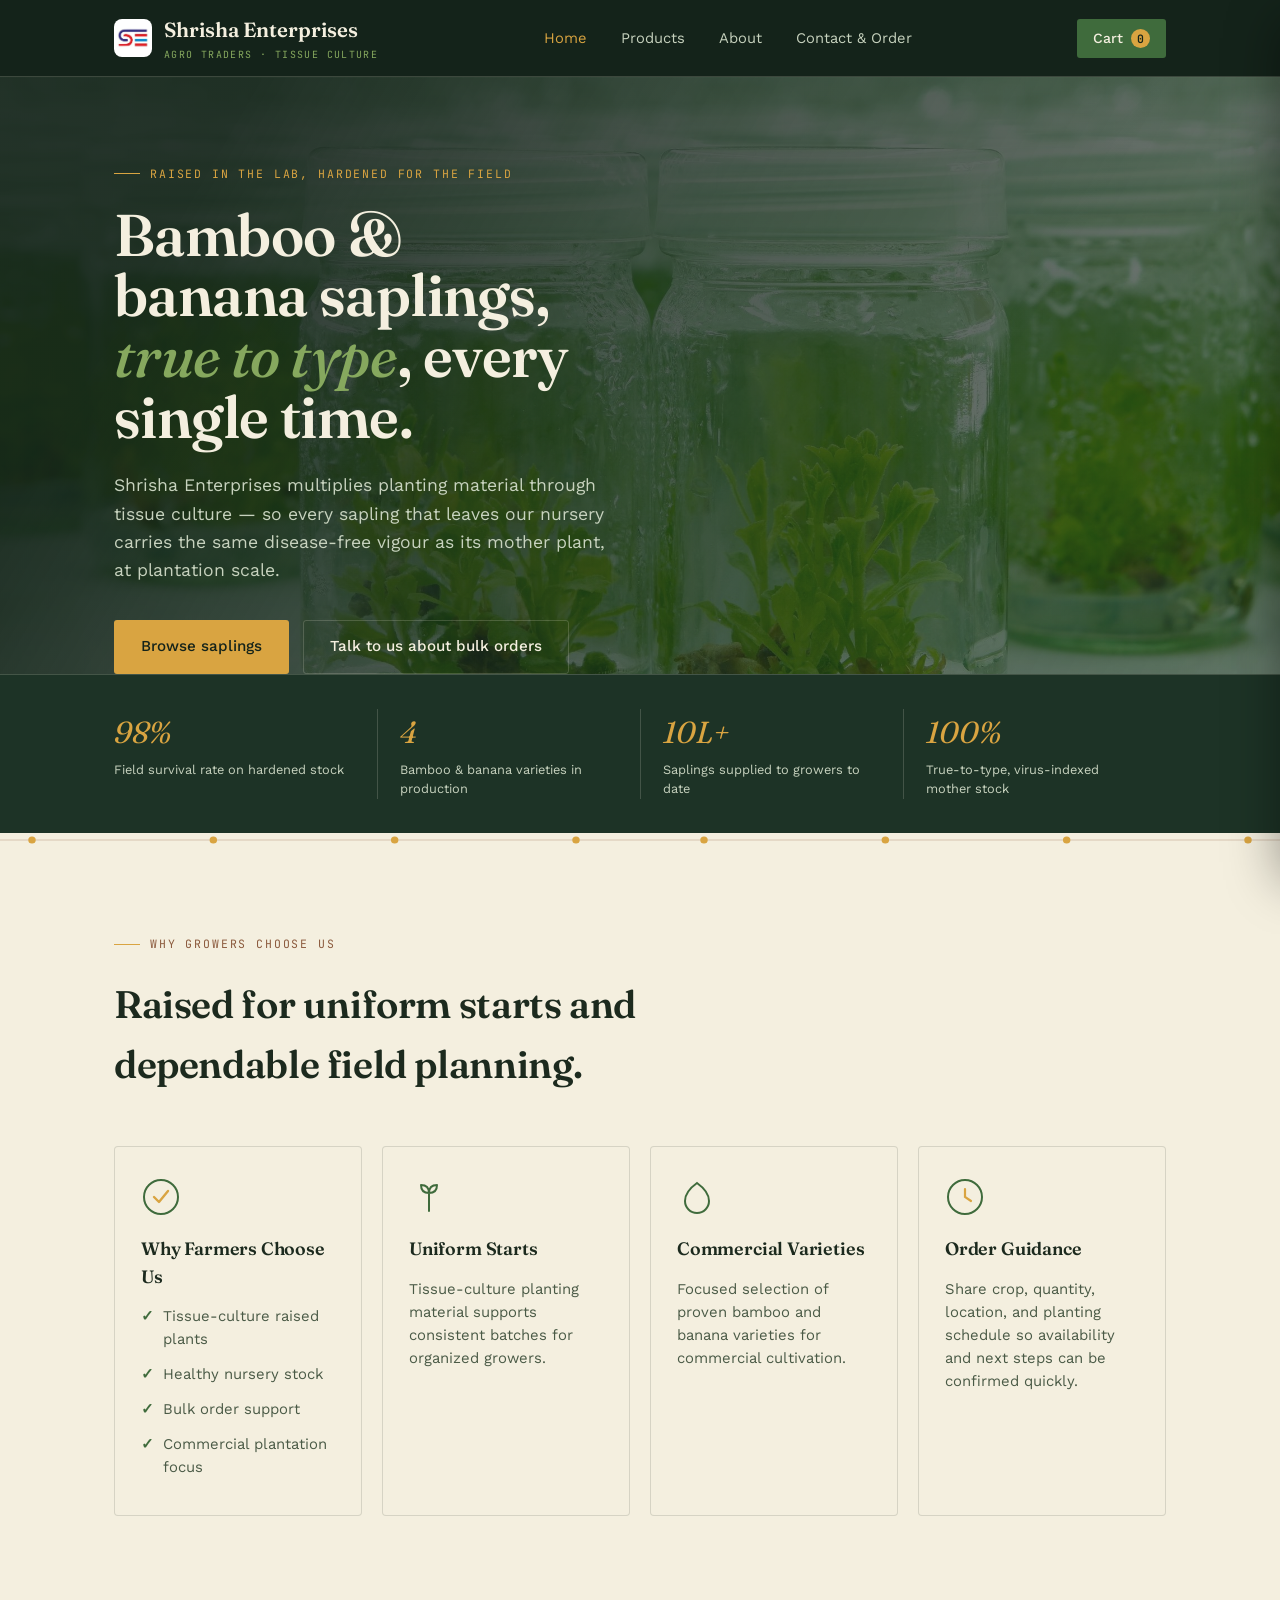
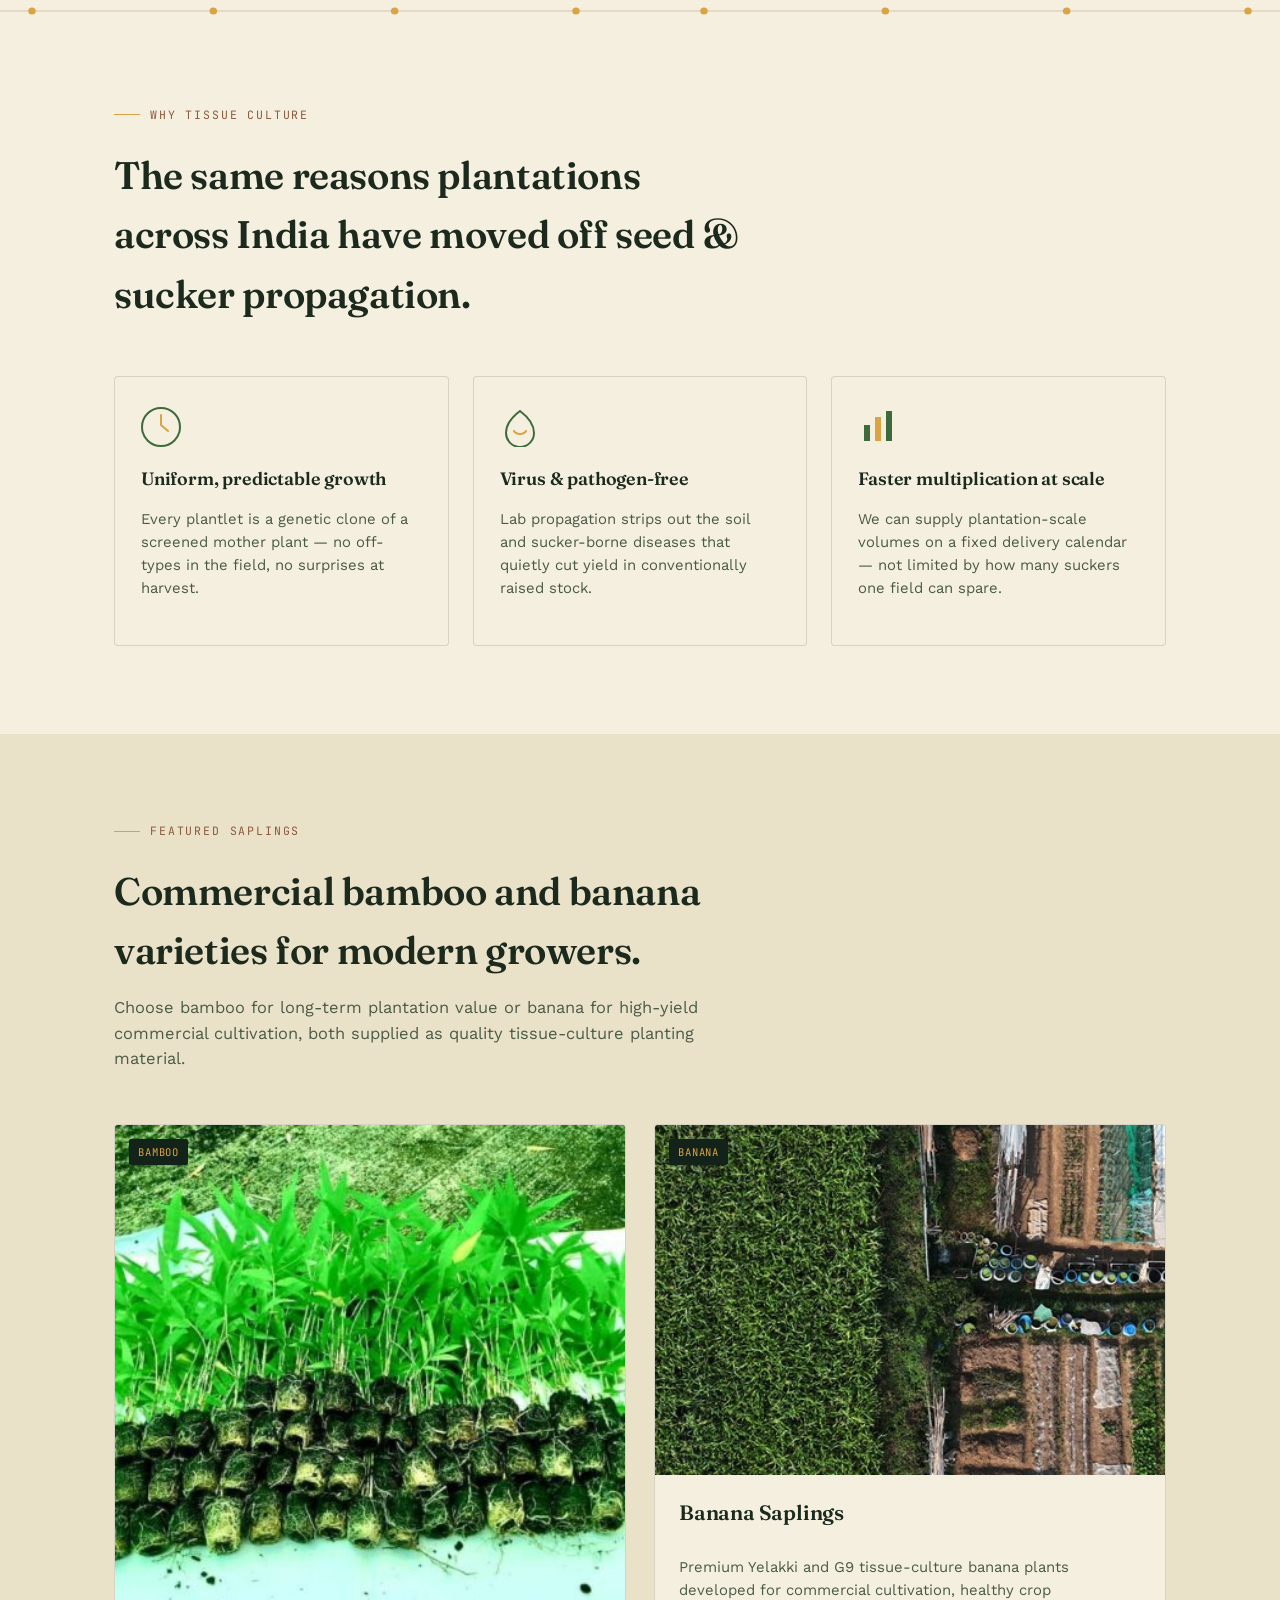
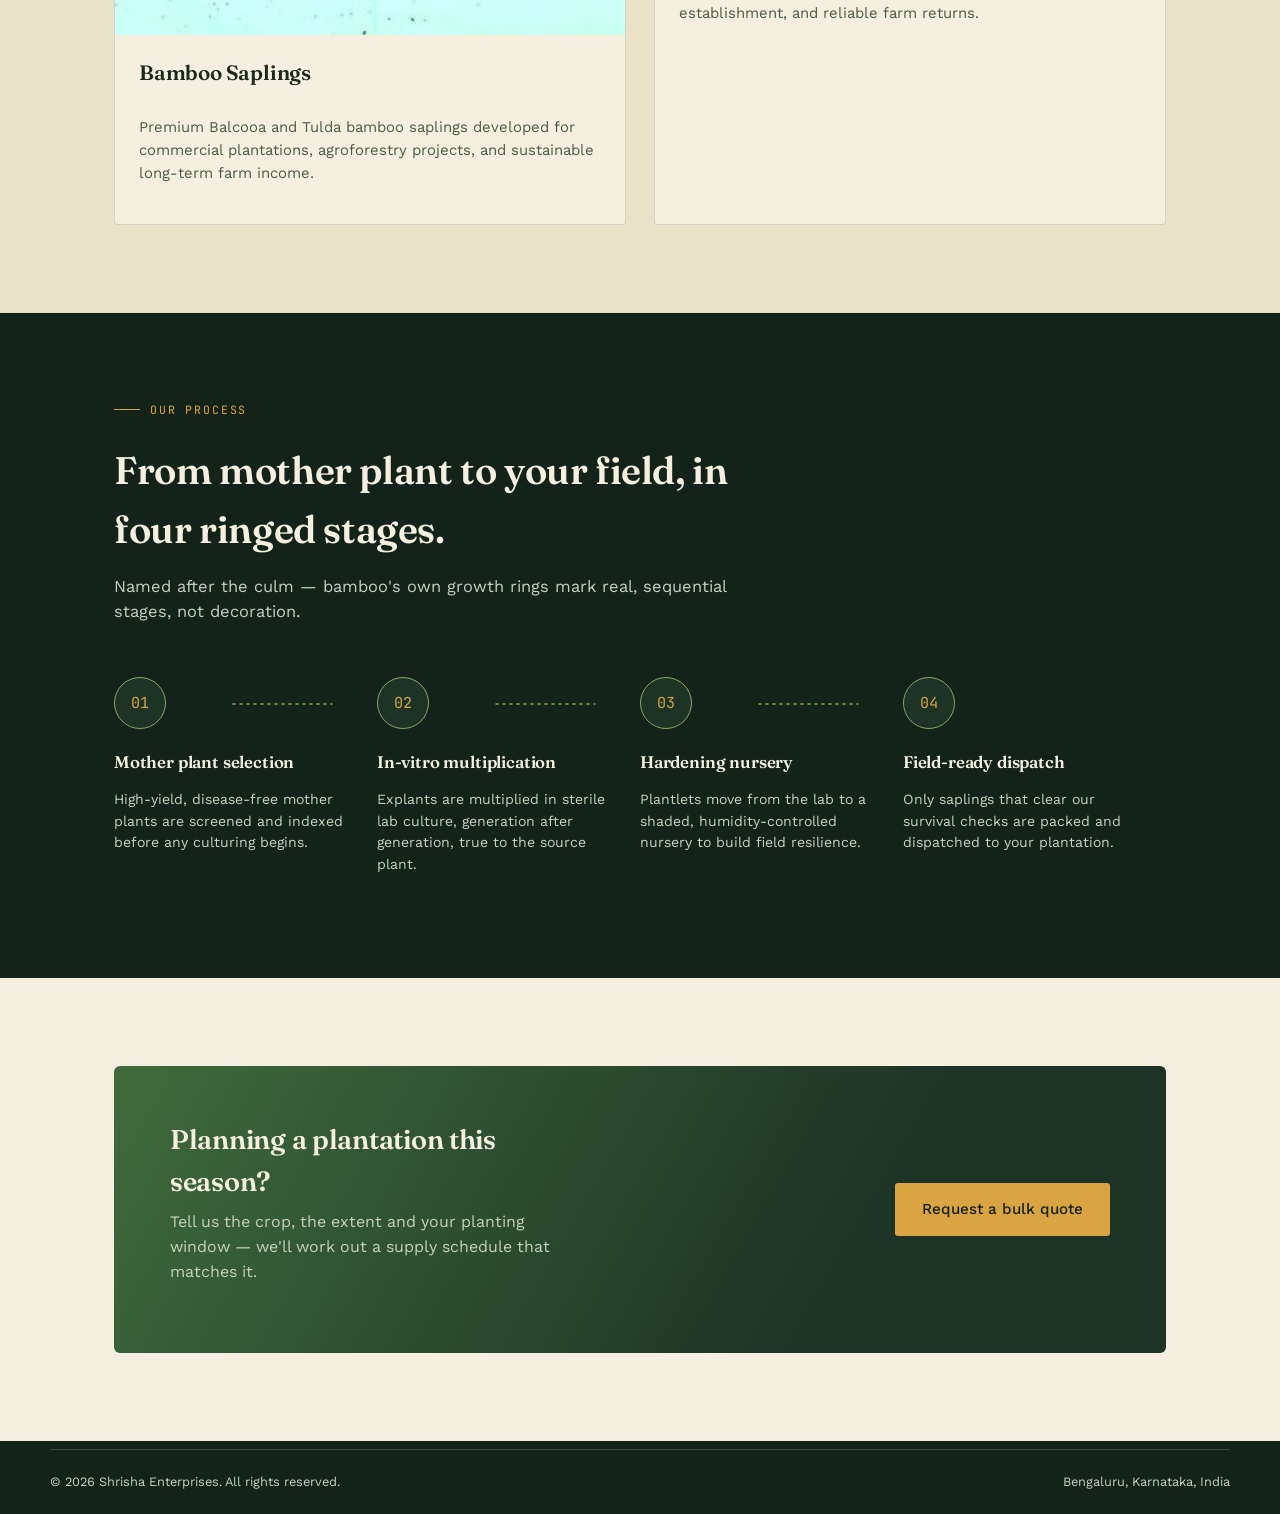
==== commit 17830db9: "Add files via upload" ====
--- a/index.html
+++ b/index.html
@@ -42,8 +42,8 @@
 </nav>
 
 <header class="hero hero-photo" style="background-image:linear-gradient(120deg, rgba(20,35,26,0.92) 15%, rgba(20,35,26,0.75) 45%, rgba(20,35,26,0.55) 100%), url('images/hero/tissue-culture-lab.jpg');">
-  <div class="wrap hero-grid hero-grid-full">
-    <div>
+  <div class="wrap">
+    <div class="hero-text-block">
       <div class="eyebrow">Raised in the lab, hardened for the field</div>
       <h1>Bamboo &amp; banana saplings, <em>true to type</em>, every single time.</h1>
       <p class="lede">Shrisha Enterprises multiplies planting material through tissue culture — so every sapling that leaves our nursery carries the same disease-free vigour as its mother plant, at plantation scale.</p>
@@ -78,7 +78,7 @@
       <div class="eyebrow">Why growers choose us</div>
       <h2>Raised for uniform starts and dependable field planning.</h2>
     </div>
-    <div class="card-grid-2">
+    <div class="card-grid-4">
       <div class="feature-card">
         <svg class="fic" viewBox="0 0 40 40"><circle cx="20" cy="20" r="17" fill="none" stroke="#3F6B3C" stroke-width="2"/><path d="M13 20l5 5 9-11" stroke="#D9A441" stroke-width="2.4" fill="none" stroke-linecap="round" stroke-linejoin="round"/></svg>
         <h3>Why Farmers Choose Us</h3>
--- a/css/style.css
+++ b/css/style.css
@@ -180,8 +180,17 @@
 .trust-num{ font-family:var(--f-display); font-style:italic; font-size:1.9rem; color:var(--turmeric); }
 .trust-label{ font-size:0.8rem; color:var(--text-light-dim); margin-top:4px; }
 
+.hero-photo{
+  background-size:cover;
+  background-position:center;
+}
+.hero-grid-full{
+  grid-template-columns:1fr;
+  max-width:640px;
+}
 @media (max-width:860px){
   .hero-grid{ grid-template-columns:1fr; }
+  .hero-grid-full{ max-width:100%; }
   .trust-strip .wrap{ grid-template-columns:repeat(2,1fr); row-gap:22px; }
   .trust-item:nth-child(3){ border-left:none; padding-left:0; }
 }
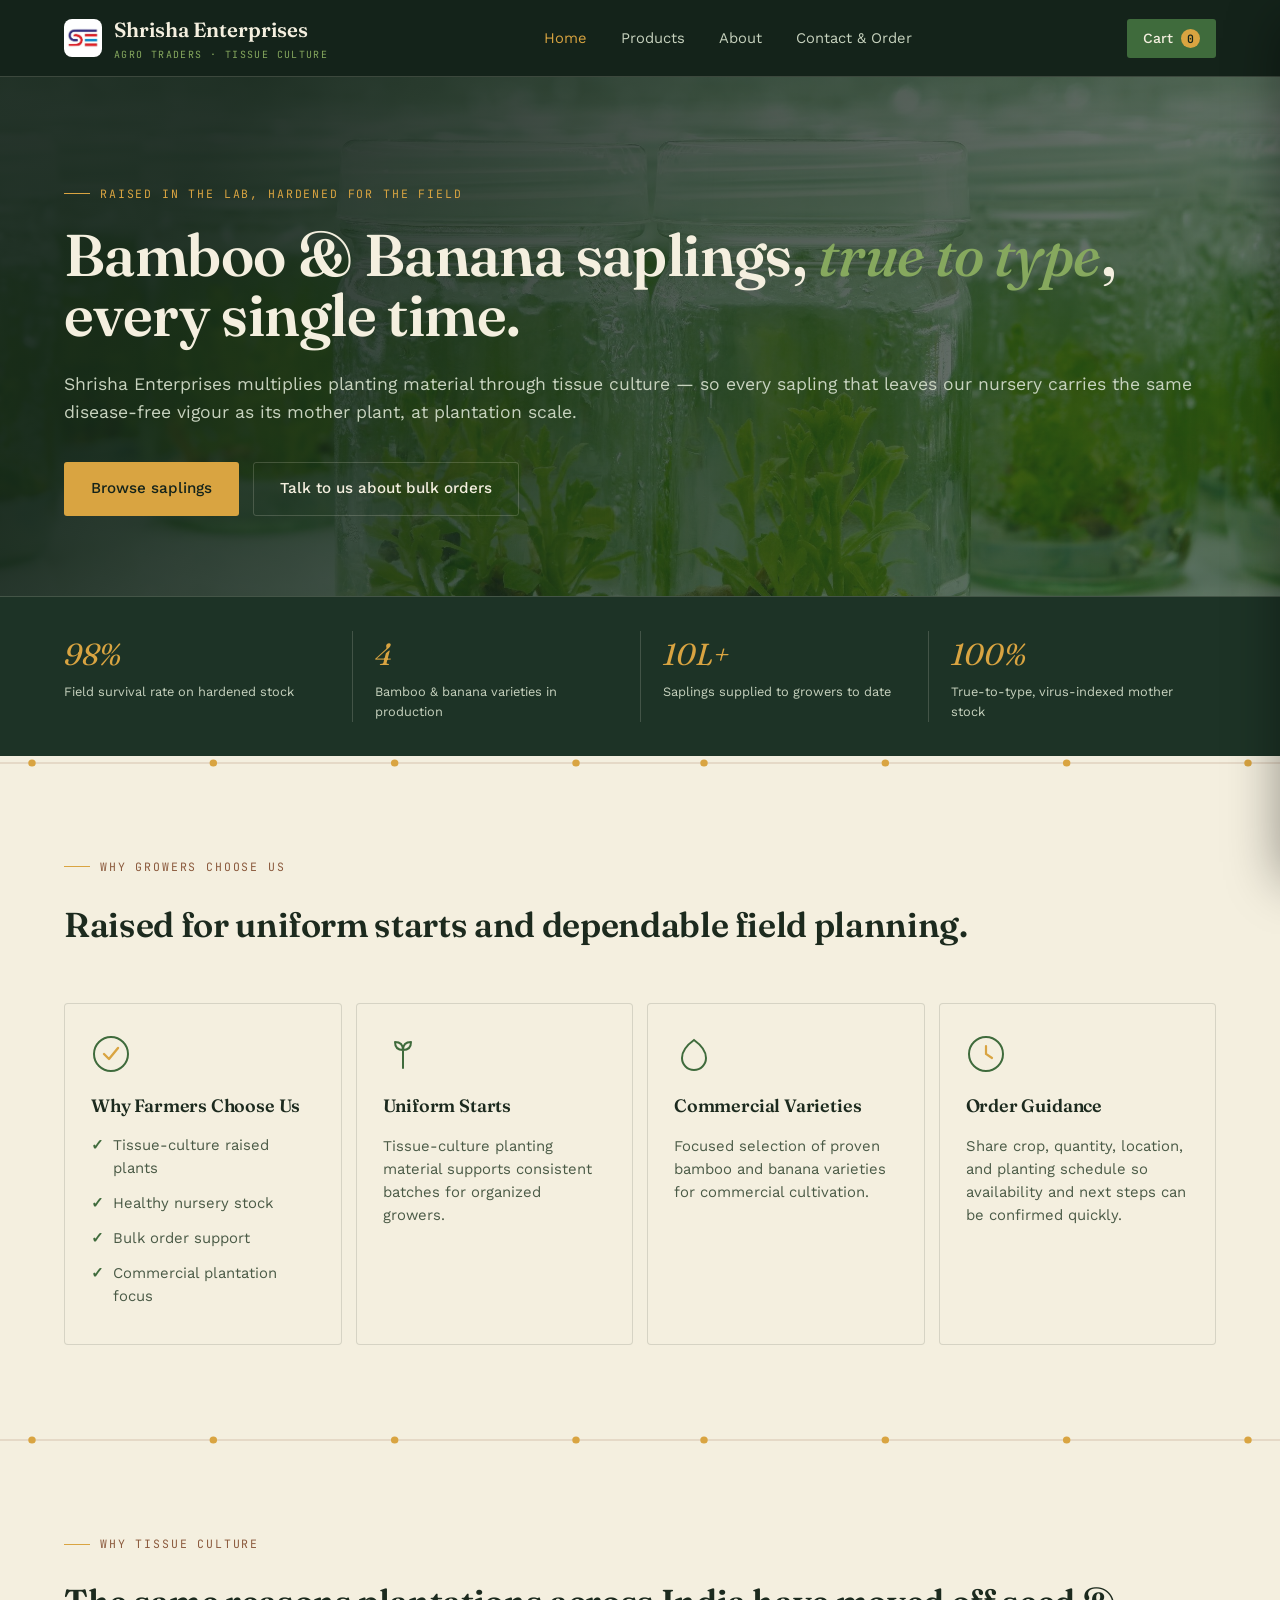
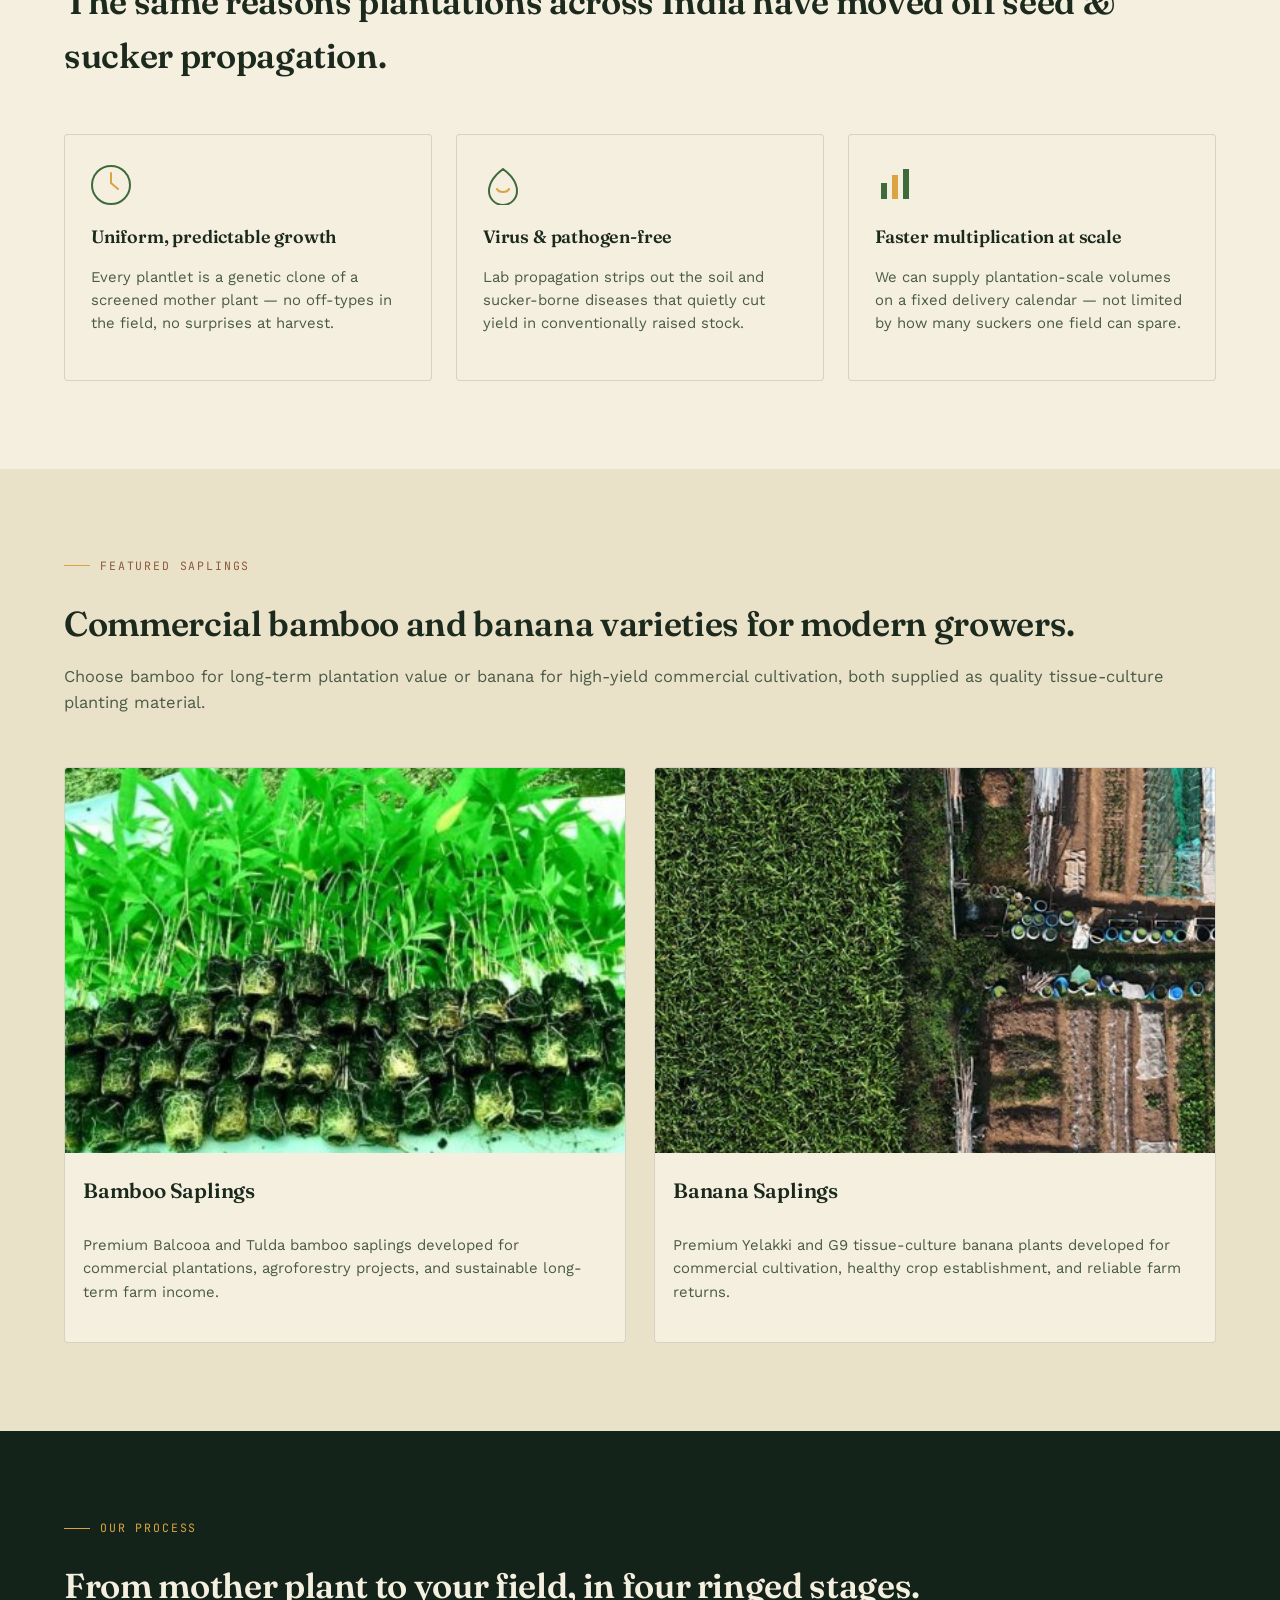
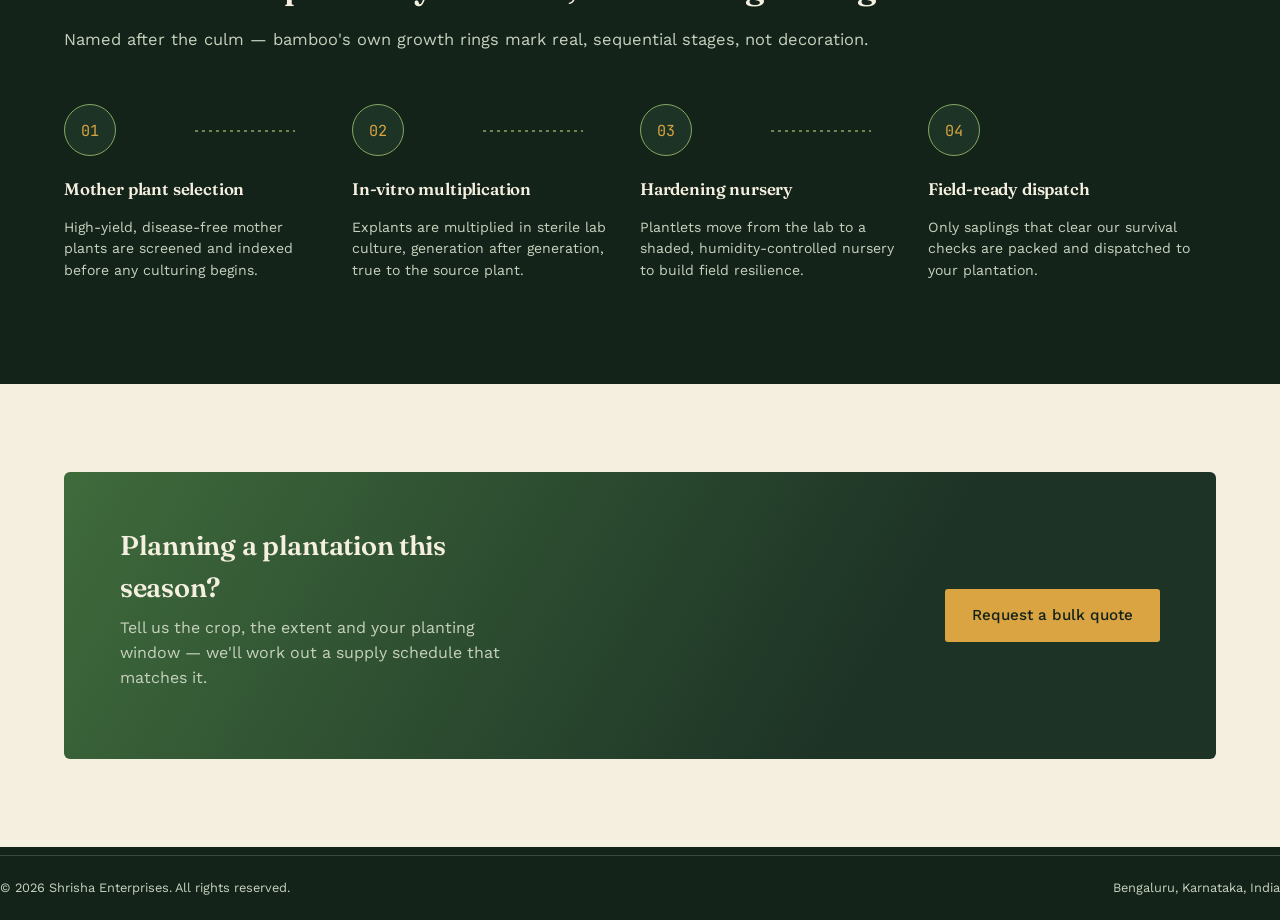
==== commit 48c2d5fd: "Add files via upload" ====
--- a/index.html
+++ b/index.html
@@ -45,7 +45,7 @@
   <div class="wrap">
     <div class="hero-text-block">
       <div class="eyebrow">Raised in the lab, hardened for the field</div>
-      <h1>Bamboo &amp; banana saplings, <em>true to type</em>, every single time.</h1>
+      <h1>Bamboo &amp; Banana saplings, <em>true to type</em>, every single time.</h1>
       <p class="lede">Shrisha Enterprises multiplies planting material through tissue culture — so every sapling that leaves our nursery carries the same disease-free vigour as its mother plant, at plantation scale.</p>
       <div class="hero-ctas">
         <a href="products.html" class="btn btn-primary">Browse saplings</a>
--- a/css/style.css
+++ b/css/style.css
@@ -30,7 +30,7 @@
   --f-mono: "JetBrains Mono", monospace;
 
   /* ---- layout ---- */
-  --maxw: 1180px;
+  --maxw: 1440px;
   --edge: clamp(20px, 5vw, 64px);
   --radius: 4px;
 }
@@ -141,11 +141,11 @@
 
 .hero h1{
   font-size:clamp(2.5rem, 4.6vw, 4.1rem); line-height:1.03; color:var(--text-light);
-  max-width:12ch;
+  max-width:44ch;
 }
 .hero h1 em{ font-style:italic; color:var(--leaf); font-weight:500; }
 .hero p.lede{
-  margin-top:24px; font-size:1.1rem; color:var(--text-light-dim); max-width:46ch; line-height:1.6;
+  margin-top:24px; font-size:1.1rem; color:var(--text-light-dim); max-width:none; line-height:1.6;
 }
 .hero-ctas{ display:flex; gap:14px; margin-top:36px; flex-wrap:wrap; }
 
@@ -183,14 +183,14 @@
 .hero-photo{
   background-size:cover;
   background-position:center;
-}
-.hero-grid-full{
-  grid-template-columns:1fr;
-  max-width:640px;
+  padding-bottom:0;
+}
+.hero-photo .hero-text-block{
+  max-width:1280px;
+  padding:20px 0 80px;
 }
 @media (max-width:860px){
   .hero-grid{ grid-template-columns:1fr; }
-  .hero-grid-full{ max-width:100%; }
   .trust-strip .wrap{ grid-template-columns:repeat(2,1fr); row-gap:22px; }
   .trust-item:nth-child(3){ border-left:none; padding-left:0; }
 }
@@ -201,17 +201,27 @@
 .section-dark{ background:var(--ink); color:var(--text-light); }
 .section-soft{ background:var(--paper-dim); }
 
-.section-head{ max-width:640px; margin-bottom:52px; }
+.section-head{ max-width:none; margin-bottom:52px; }
 .section-head .eyebrow{ color:var(--clay); }
 .section-dark .section-head .eyebrow{ color:var(--turmeric); }
-.section-head h2{ font-size:clamp(1.9rem,3vw,2.6rem); }
+.section-head h2{ font-size:clamp(1.9rem,2.7vw,2.35rem); }
 .section-head p{ margin-top:14px; color:var(--text-soft); font-size:1.03rem; }
 .section-dark .section-head p{ color:var(--text-light-dim); }
 
 /* ================= PRODUCT / FEATURE CARDS ================= */
 .card-grid-2{ display:grid; grid-template-columns:1fr 1fr; gap:28px; }
 .card-grid-3{ display:grid; grid-template-columns:repeat(3,1fr); gap:24px; }
-.card-grid-4{ display:grid; grid-template-columns:repeat(4,1fr); gap:20px; }
+.card-grid-4{ display:grid; grid-template-columns:repeat(4,1fr); gap:14px; }
+
+.supply-split{ display:grid; grid-template-columns:0.85fr 1.3fr 0.85fr; gap:32px; align-items:center; }
+.supply-split img{ max-width:320px; margin:0 auto; display:block; }
+@media (max-width:860px){
+  .supply-split{ grid-template-columns:1fr 1fr; gap:16px; row-gap:24px; }
+  .supply-split > div:first-child{ order:1; }
+  .supply-split > div:nth-child(2){ order:0; grid-column:1 / -1; }
+  .supply-split > div:last-child{ order:2; }
+  .supply-split img{ max-width:100%; }
+}
 
 .feature-card{
   background:var(--paper); border:1px solid var(--line-light); border-radius:var(--radius);
@@ -227,19 +237,20 @@
   transition:box-shadow .2s ease, transform .2s ease;
 }
 .produce-card:hover{ box-shadow:0 14px 34px -18px rgba(20,35,26,0.35); transform:translateY(-2px); }
-.produce-art{ aspect-ratio:16/11; background:var(--paper-dim); position:relative; }
+.produce-art{ aspect-ratio:16/11; background:var(--paper-dim); position:relative; overflow:hidden; min-height:0; }
+.produce-art img{ position:absolute; inset:0; width:100%; height:100%; object-fit:cover; display:block; }
 .produce-art svg{ position:absolute; inset:0; width:100%; height:100%; }
 .produce-tag{
   position:absolute; top:14px; left:14px; font-family:var(--f-mono); font-size:0.66rem;
   letter-spacing:0.08em; text-transform:uppercase; background:var(--ink); color:var(--turmeric);
   padding:5px 9px; border-radius:2px;
 }
-.produce-body{ padding:22px 24px 24px; display:flex; flex-direction:column; gap:12px; flex:1; }
+.produce-body{ padding:22px 18px 24px; display:flex; flex-direction:column; gap:12px; flex:1; }
 .produce-body h3{ font-size:1.3rem; }
 .produce-body .sci{ font-family:var(--f-display); font-style:italic; color:var(--text-soft); font-size:0.9rem; margin-top:-8px; }
-.produce-body p.desc{ color:var(--text-soft); font-size:0.93rem; flex:1; }
-.produce-meta{ display:flex; align-items:baseline; justify-content:space-between; padding-top:10px; border-top:1px dashed var(--line-light); }
-.produce-price{ font-family:var(--f-mono); font-size:1.05rem; font-weight:600; color:var(--clay); }
+.produce-body p.desc{ color:var(--text-soft); font-size:0.93rem; }
+.produce-meta{ display:flex; align-items:baseline; justify-content:space-between; padding-top:10px; border-top:1px dashed var(--line-light); margin-top:auto; }
+.produce-price{ font-family:var(--f-mono); font-size:1.05rem; font-weight:600; color:var(--clay); white-space:nowrap; flex-shrink:0; }
 .produce-price span{ font-size:0.72rem; color:var(--text-soft); font-weight:400; }
 .produce-actions{ display:flex; gap:10px; margin-top:4px; }
 
@@ -353,8 +364,8 @@
 .page-hero{
   background:var(--ink); color:var(--text-light); padding:56px 0 48px;
 }
-.page-hero h1{ font-size:clamp(2rem,3.6vw,2.9rem); color:var(--text-light); max-width:16ch; }
-.page-hero p{ color:var(--text-light-dim); margin-top:14px; max-width:56ch; }
+.page-hero h1{ font-size:clamp(2rem,3.6vw,2.9rem); color:var(--text-light); max-width:none; }
+.page-hero p{ color:var(--text-light-dim); margin-top:14px; max-width:none; }
 .breadcrumb{ font-family:var(--f-mono); font-size:0.76rem; color:var(--leaf); margin-bottom:16px; letter-spacing:0.04em; }
 
 .tabs{ display:flex; gap:8px; margin-bottom:36px; flex-wrap:wrap; }
